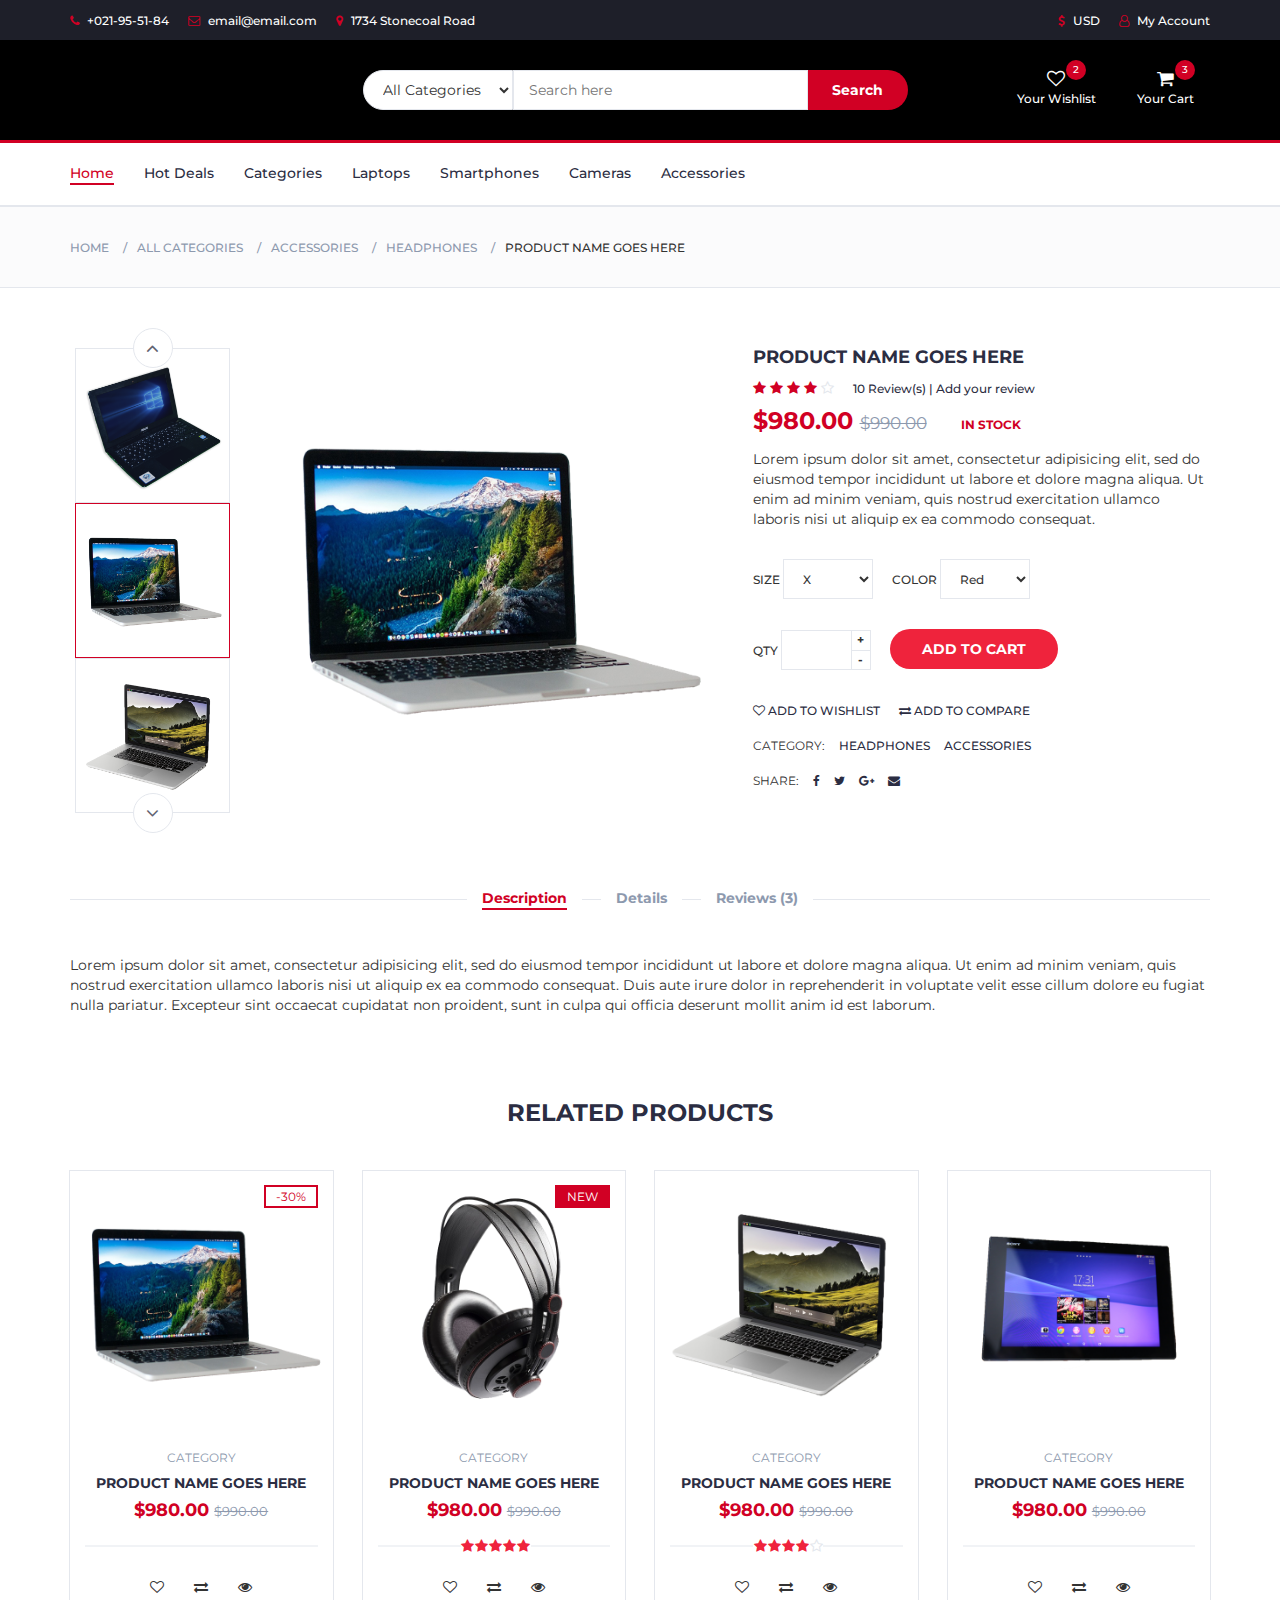
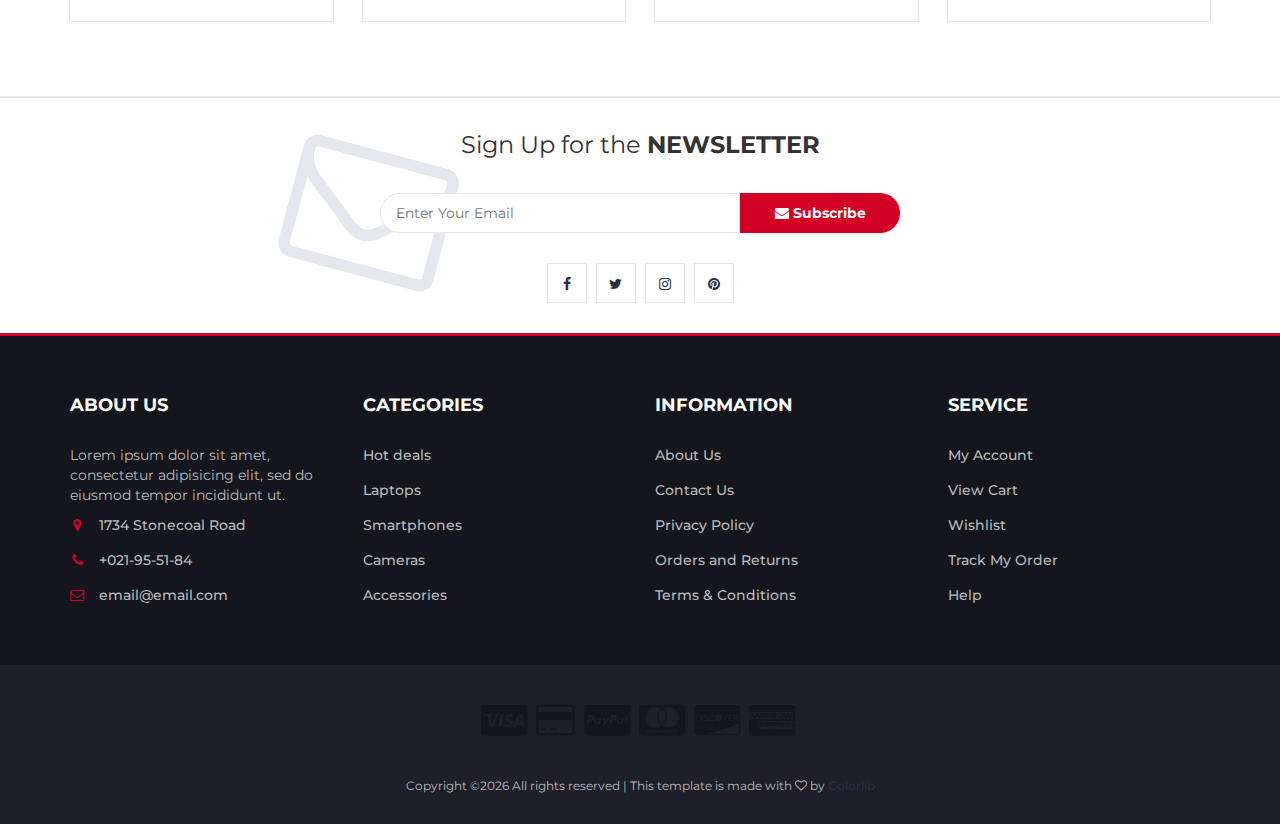
==== product.html @ 3ef17780 "Primer Commit" ====
<!DOCTYPE html>
<html lang="en">
	<head>
		<meta charset="utf-8">
		<meta http-equiv="X-UA-Compatible" content="IE=edge">
		<meta name="viewport" content="width=device-width, initial-scale=1">
		 <!-- The above 3 meta tags *must* come first in the head; any other head content must come *after* these tags -->

		<title>Electro - HTML Ecommerce Template</title>

 		<!-- Google font -->
 		<link href="https://fonts.googleapis.com/css?family=Montserrat:400,500,700" rel="stylesheet">

 		<!-- Bootstrap -->
 		<link type="text/css" rel="stylesheet" href="css/bootstrap.min.css"/>

 		<!-- Slick -->
 		<link type="text/css" rel="stylesheet" href="css/slick.css"/>
 		<link type="text/css" rel="stylesheet" href="css/slick-theme.css"/>

 		<!-- nouislider -->
 		<link type="text/css" rel="stylesheet" href="css/nouislider.min.css"/>

 		<!-- Font Awesome Icon -->
 		<link rel="stylesheet" href="css/font-awesome.min.css">

 		<!-- Custom stlylesheet -->
 		<link type="text/css" rel="stylesheet" href="css/style.css"/>

		<!-- HTML5 shim and Respond.js for IE8 support of HTML5 elements and media queries -->
		<!-- WARNING: Respond.js doesn't work if you view the page via file:// -->
		<!--[if lt IE 9]>
		  <script src="https://oss.maxcdn.com/html5shiv/3.7.3/html5shiv.min.js"></script>
		  <script src="https://oss.maxcdn.com/respond/1.4.2/respond.min.js"></script>
		<![endif]-->

    </head>
	<body>
		<!-- HEADER -->
		<header>
			<!-- TOP HEADER -->
			<div id="top-header">
				<div class="container">
					<ul class="header-links pull-left">
						<li><a href="#"><i class="fa fa-phone"></i> +021-95-51-84</a></li>
						<li><a href="#"><i class="fa fa-envelope-o"></i> email@email.com</a></li>
						<li><a href="#"><i class="fa fa-map-marker"></i> 1734 Stonecoal Road</a></li>
					</ul>
					<ul class="header-links pull-right">
						<li><a href="#"><i class="fa fa-dollar"></i> USD</a></li>
						<li><a href="#"><i class="fa fa-user-o"></i> My Account</a></li>
					</ul>
				</div>
			</div>
			<!-- /TOP HEADER -->

			<!-- MAIN HEADER -->
			<div id="header">
				<!-- container -->
				<div class="container">
					<!-- row -->
					<div class="row">
						<!-- LOGO -->
						<div class="col-md-3">
							<div class="header-logo">
								<a href="#" class="logo">
									<img src="./img/logo.png" alt="">
								</a>
							</div>
						</div>
						<!-- /LOGO -->

						<!-- SEARCH BAR -->
						<div class="col-md-6">
							<div class="header-search">
								<form>
									<select class="input-select">
										<option value="0">All Categories</option>
										<option value="1">Category 01</option>
										<option value="1">Category 02</option>
									</select>
									<input class="input" placeholder="Search here">
									<button class="search-btn">Search</button>
								</form>
							</div>
						</div>
						<!-- /SEARCH BAR -->

						<!-- ACCOUNT -->
						<div class="col-md-3 clearfix">
							<div class="header-ctn">
								<!-- Wishlist -->
								<div>
									<a href="#">
										<i class="fa fa-heart-o"></i>
										<span>Your Wishlist</span>
										<div class="qty">2</div>
									</a>
								</div>
								<!-- /Wishlist -->

								<!-- Cart -->
								<div class="dropdown">
									<a class="dropdown-toggle" data-toggle="dropdown" aria-expanded="true">
										<i class="fa fa-shopping-cart"></i>
										<span>Your Cart</span>
										<div class="qty">3</div>
									</a>
									<div class="cart-dropdown">
										<div class="cart-list">
											<div class="product-widget">
												<div class="product-img">
													<img src="./img/product01.png" alt="">
												</div>
												<div class="product-body">
													<h3 class="product-name"><a href="#">product name goes here</a></h3>
													<h4 class="product-price"><span class="qty">1x</span>$980.00</h4>
												</div>
												<button class="delete"><i class="fa fa-close"></i></button>
											</div>

											<div class="product-widget">
												<div class="product-img">
													<img src="./img/product02.png" alt="">
												</div>
												<div class="product-body">
													<h3 class="product-name"><a href="#">product name goes here</a></h3>
													<h4 class="product-price"><span class="qty">2x</span>$980.00</h4>
												</div>
												<button class="delete"><i class="fa fa-close"></i></button>
											</div>
										</div>
										<div class="cart-summary">
											<small>3 Item(s) selected</small>
											<h5>SUBTOTAL: $2940.00</h5>
										</div>
										<div class="cart-btns">
											<a href="#">View Cart</a>
											<a href="#">Checkout  <i class="fa fa-arrow-circle-right"></i></a>
										</div>
									</div>
								</div>
								<!-- /Cart -->

								<!-- Menu Toogle -->
								<div class="menu-toggle">
									<a href="#">
										<i class="fa fa-bars"></i>
										<span>Menu</span>
									</a>
								</div>
								<!-- /Menu Toogle -->
							</div>
						</div>
						<!-- /ACCOUNT -->
					</div>
					<!-- row -->
				</div>
				<!-- container -->
			</div>
			<!-- /MAIN HEADER -->
		</header>
		<!-- /HEADER -->

		<!-- NAVIGATION -->
		<nav id="navigation">
			<!-- container -->
			<div class="container">
				<!-- responsive-nav -->
				<div id="responsive-nav">
					<!-- NAV -->
					<ul class="main-nav nav navbar-nav">
						<li class="active"><a href="#">Home</a></li>
						<li><a href="#">Hot Deals</a></li>
						<li><a href="#">Categories</a></li>
						<li><a href="#">Laptops</a></li>
						<li><a href="#">Smartphones</a></li>
						<li><a href="#">Cameras</a></li>
						<li><a href="#">Accessories</a></li>
					</ul>
					<!-- /NAV -->
				</div>
				<!-- /responsive-nav -->
			</div>
			<!-- /container -->
		</nav>
		<!-- /NAVIGATION -->

		<!-- BREADCRUMB -->
		<div id="breadcrumb" class="section">
			<!-- container -->
			<div class="container">
				<!-- row -->
				<div class="row">
					<div class="col-md-12">
						<ul class="breadcrumb-tree">
							<li><a href="#">Home</a></li>
							<li><a href="#">All Categories</a></li>
							<li><a href="#">Accessories</a></li>
							<li><a href="#">Headphones</a></li>
							<li class="active">Product name goes here</li>
						</ul>
					</div>
				</div>
				<!-- /row -->
			</div>
			<!-- /container -->
		</div>
		<!-- /BREADCRUMB -->

		<!-- SECTION -->
		<div class="section">
			<!-- container -->
			<div class="container">
				<!-- row -->
				<div class="row">
					<!-- Product main img -->
					<div class="col-md-5 col-md-push-2">
						<div id="product-main-img">
							<div class="product-preview">
								<img src="./img/product01.png" alt="">
							</div>

							<div class="product-preview">
								<img src="./img/product03.png" alt="">
							</div>

							<div class="product-preview">
								<img src="./img/product06.png" alt="">
							</div>

							<div class="product-preview">
								<img src="./img/product08.png" alt="">
							</div>
						</div>
					</div>
					<!-- /Product main img -->

					<!-- Product thumb imgs -->
					<div class="col-md-2  col-md-pull-5">
						<div id="product-imgs">
							<div class="product-preview">
								<img src="./img/product01.png" alt="">
							</div>

							<div class="product-preview">
								<img src="./img/product03.png" alt="">
							</div>

							<div class="product-preview">
								<img src="./img/product06.png" alt="">
							</div>

							<div class="product-preview">
								<img src="./img/product08.png" alt="">
							</div>
						</div>
					</div>
					<!-- /Product thumb imgs -->

					<!-- Product details -->
					<div class="col-md-5">
						<div class="product-details">
							<h2 class="product-name">product name goes here</h2>
							<div>
								<div class="product-rating">
									<i class="fa fa-star"></i>
									<i class="fa fa-star"></i>
									<i class="fa fa-star"></i>
									<i class="fa fa-star"></i>
									<i class="fa fa-star-o"></i>
								</div>
								<a class="review-link" href="#">10 Review(s) | Add your review</a>
							</div>
							<div>
								<h3 class="product-price">$980.00 <del class="product-old-price">$990.00</del></h3>
								<span class="product-available">In Stock</span>
							</div>
							<p>Lorem ipsum dolor sit amet, consectetur adipisicing elit, sed do eiusmod tempor incididunt ut labore et dolore magna aliqua. Ut enim ad minim veniam, quis nostrud exercitation ullamco laboris nisi ut aliquip ex ea commodo consequat.</p>

							<div class="product-options">
								<label>
									Size
									<select class="input-select">
										<option value="0">X</option>
									</select>
								</label>
								<label>
									Color
									<select class="input-select">
										<option value="0">Red</option>
									</select>
								</label>
							</div>

							<div class="add-to-cart">
								<div class="qty-label">
									Qty
									<div class="input-number">
										<input type="number">
										<span class="qty-up">+</span>
										<span class="qty-down">-</span>
									</div>
								</div>
								<button class="add-to-cart-btn"><i class="fa fa-shopping-cart"></i> add to cart</button>
							</div>

							<ul class="product-btns">
								<li><a href="#"><i class="fa fa-heart-o"></i> add to wishlist</a></li>
								<li><a href="#"><i class="fa fa-exchange"></i> add to compare</a></li>
							</ul>

							<ul class="product-links">
								<li>Category:</li>
								<li><a href="#">Headphones</a></li>
								<li><a href="#">Accessories</a></li>
							</ul>

							<ul class="product-links">
								<li>Share:</li>
								<li><a href="#"><i class="fa fa-facebook"></i></a></li>
								<li><a href="#"><i class="fa fa-twitter"></i></a></li>
								<li><a href="#"><i class="fa fa-google-plus"></i></a></li>
								<li><a href="#"><i class="fa fa-envelope"></i></a></li>
							</ul>

						</div>
					</div>
					<!-- /Product details -->

					<!-- Product tab -->
					<div class="col-md-12">
						<div id="product-tab">
							<!-- product tab nav -->
							<ul class="tab-nav">
								<li class="active"><a data-toggle="tab" href="#tab1">Description</a></li>
								<li><a data-toggle="tab" href="#tab2">Details</a></li>
								<li><a data-toggle="tab" href="#tab3">Reviews (3)</a></li>
							</ul>
							<!-- /product tab nav -->

							<!-- product tab content -->
							<div class="tab-content">
								<!-- tab1  -->
								<div id="tab1" class="tab-pane fade in active">
									<div class="row">
										<div class="col-md-12">
											<p>Lorem ipsum dolor sit amet, consectetur adipisicing elit, sed do eiusmod tempor incididunt ut labore et dolore magna aliqua. Ut enim ad minim veniam, quis nostrud exercitation ullamco laboris nisi ut aliquip ex ea commodo consequat. Duis aute irure dolor in reprehenderit in voluptate velit esse cillum dolore eu fugiat nulla pariatur. Excepteur sint occaecat cupidatat non proident, sunt in culpa qui officia deserunt mollit anim id est laborum.</p>
										</div>
									</div>
								</div>
								<!-- /tab1  -->

								<!-- tab2  -->
								<div id="tab2" class="tab-pane fade in">
									<div class="row">
										<div class="col-md-12">
											<p>Lorem ipsum dolor sit amet, consectetur adipisicing elit, sed do eiusmod tempor incididunt ut labore et dolore magna aliqua. Ut enim ad minim veniam, quis nostrud exercitation ullamco laboris nisi ut aliquip ex ea commodo consequat. Duis aute irure dolor in reprehenderit in voluptate velit esse cillum dolore eu fugiat nulla pariatur. Excepteur sint occaecat cupidatat non proident, sunt in culpa qui officia deserunt mollit anim id est laborum.</p>
										</div>
									</div>
								</div>
								<!-- /tab2  -->

								<!-- tab3  -->
								<div id="tab3" class="tab-pane fade in">
									<div class="row">
										<!-- Rating -->
										<div class="col-md-3">
											<div id="rating">
												<div class="rating-avg">
													<span>4.5</span>
													<div class="rating-stars">
														<i class="fa fa-star"></i>
														<i class="fa fa-star"></i>
														<i class="fa fa-star"></i>
														<i class="fa fa-star"></i>
														<i class="fa fa-star-o"></i>
													</div>
												</div>
												<ul class="rating">
													<li>
														<div class="rating-stars">
															<i class="fa fa-star"></i>
															<i class="fa fa-star"></i>
															<i class="fa fa-star"></i>
															<i class="fa fa-star"></i>
															<i class="fa fa-star"></i>
														</div>
														<div class="rating-progress">
															<div style="width: 80%;"></div>
														</div>
														<span class="sum">3</span>
													</li>
													<li>
														<div class="rating-stars">
															<i class="fa fa-star"></i>
															<i class="fa fa-star"></i>
															<i class="fa fa-star"></i>
															<i class="fa fa-star"></i>
															<i class="fa fa-star-o"></i>
														</div>
														<div class="rating-progress">
															<div style="width: 60%;"></div>
														</div>
														<span class="sum">2</span>
													</li>
													<li>
														<div class="rating-stars">
															<i class="fa fa-star"></i>
															<i class="fa fa-star"></i>
															<i class="fa fa-star"></i>
															<i class="fa fa-star-o"></i>
															<i class="fa fa-star-o"></i>
														</div>
														<div class="rating-progress">
															<div></div>
														</div>
														<span class="sum">0</span>
													</li>
													<li>
														<div class="rating-stars">
															<i class="fa fa-star"></i>
															<i class="fa fa-star"></i>
															<i class="fa fa-star-o"></i>
															<i class="fa fa-star-o"></i>
															<i class="fa fa-star-o"></i>
														</div>
														<div class="rating-progress">
															<div></div>
														</div>
														<span class="sum">0</span>
													</li>
													<li>
														<div class="rating-stars">
															<i class="fa fa-star"></i>
															<i class="fa fa-star-o"></i>
															<i class="fa fa-star-o"></i>
															<i class="fa fa-star-o"></i>
															<i class="fa fa-star-o"></i>
														</div>
														<div class="rating-progress">
															<div></div>
														</div>
														<span class="sum">0</span>
													</li>
												</ul>
											</div>
										</div>
										<!-- /Rating -->

										<!-- Reviews -->
										<div class="col-md-6">
											<div id="reviews">
												<ul class="reviews">
													<li>
														<div class="review-heading">
															<h5 class="name">John</h5>
															<p class="date">27 DEC 2018, 8:0 PM</p>
															<div class="review-rating">
																<i class="fa fa-star"></i>
																<i class="fa fa-star"></i>
																<i class="fa fa-star"></i>
																<i class="fa fa-star"></i>
																<i class="fa fa-star-o empty"></i>
															</div>
														</div>
														<div class="review-body">
															<p>Lorem ipsum dolor sit amet, consectetur adipisicing elit, sed do eiusmod tempor incididunt ut labore et dolore magna aliqua</p>
														</div>
													</li>
													<li>
														<div class="review-heading">
															<h5 class="name">John</h5>
															<p class="date">27 DEC 2018, 8:0 PM</p>
															<div class="review-rating">
																<i class="fa fa-star"></i>
																<i class="fa fa-star"></i>
																<i class="fa fa-star"></i>
																<i class="fa fa-star"></i>
																<i class="fa fa-star-o empty"></i>
															</div>
														</div>
														<div class="review-body">
															<p>Lorem ipsum dolor sit amet, consectetur adipisicing elit, sed do eiusmod tempor incididunt ut labore et dolore magna aliqua</p>
														</div>
													</li>
													<li>
														<div class="review-heading">
															<h5 class="name">John</h5>
															<p class="date">27 DEC 2018, 8:0 PM</p>
															<div class="review-rating">
																<i class="fa fa-star"></i>
																<i class="fa fa-star"></i>
																<i class="fa fa-star"></i>
																<i class="fa fa-star"></i>
																<i class="fa fa-star-o empty"></i>
															</div>
														</div>
														<div class="review-body">
															<p>Lorem ipsum dolor sit amet, consectetur adipisicing elit, sed do eiusmod tempor incididunt ut labore et dolore magna aliqua</p>
														</div>
													</li>
												</ul>
												<ul class="reviews-pagination">
													<li class="active">1</li>
													<li><a href="#">2</a></li>
													<li><a href="#">3</a></li>
													<li><a href="#">4</a></li>
													<li><a href="#"><i class="fa fa-angle-right"></i></a></li>
												</ul>
											</div>
										</div>
										<!-- /Reviews -->

										<!-- Review Form -->
										<div class="col-md-3">
											<div id="review-form">
												<form class="review-form">
													<input class="input" type="text" placeholder="Your Name">
													<input class="input" type="email" placeholder="Your Email">
													<textarea class="input" placeholder="Your Review"></textarea>
													<div class="input-rating">
														<span>Your Rating: </span>
														<div class="stars">
															<input id="star5" name="rating" value="5" type="radio"><label for="star5"></label>
															<input id="star4" name="rating" value="4" type="radio"><label for="star4"></label>
															<input id="star3" name="rating" value="3" type="radio"><label for="star3"></label>
															<input id="star2" name="rating" value="2" type="radio"><label for="star2"></label>
															<input id="star1" name="rating" value="1" type="radio"><label for="star1"></label>
														</div>
													</div>
													<button class="primary-btn">Submit</button>
												</form>
											</div>
										</div>
										<!-- /Review Form -->
									</div>
								</div>
								<!-- /tab3  -->
							</div>
							<!-- /product tab content  -->
						</div>
					</div>
					<!-- /product tab -->
				</div>
				<!-- /row -->
			</div>
			<!-- /container -->
		</div>
		<!-- /SECTION -->

		<!-- Section -->
		<div class="section">
			<!-- container -->
			<div class="container">
				<!-- row -->
				<div class="row">

					<div class="col-md-12">
						<div class="section-title text-center">
							<h3 class="title">Related Products</h3>
						</div>
					</div>

					<!-- product -->
					<div class="col-md-3 col-xs-6">
						<div class="product">
							<div class="product-img">
								<img src="./img/product01.png" alt="">
								<div class="product-label">
									<span class="sale">-30%</span>
								</div>
							</div>
							<div class="product-body">
								<p class="product-category">Category</p>
								<h3 class="product-name"><a href="#">product name goes here</a></h3>
								<h4 class="product-price">$980.00 <del class="product-old-price">$990.00</del></h4>
								<div class="product-rating">
								</div>
								<div class="product-btns">
									<button class="add-to-wishlist"><i class="fa fa-heart-o"></i><span class="tooltipp">add to wishlist</span></button>
									<button class="add-to-compare"><i class="fa fa-exchange"></i><span class="tooltipp">add to compare</span></button>
									<button class="quick-view"><i class="fa fa-eye"></i><span class="tooltipp">quick view</span></button>
								</div>
							</div>
							<div class="add-to-cart">
								<button class="add-to-cart-btn"><i class="fa fa-shopping-cart"></i> add to cart</button>
							</div>
						</div>
					</div>
					<!-- /product -->

					<!-- product -->
					<div class="col-md-3 col-xs-6">
						<div class="product">
							<div class="product-img">
								<img src="./img/product02.png" alt="">
								<div class="product-label">
									<span class="new">NEW</span>
								</div>
							</div>
							<div class="product-body">
								<p class="product-category">Category</p>
								<h3 class="product-name"><a href="#">product name goes here</a></h3>
								<h4 class="product-price">$980.00 <del class="product-old-price">$990.00</del></h4>
								<div class="product-rating">
									<i class="fa fa-star"></i>
									<i class="fa fa-star"></i>
									<i class="fa fa-star"></i>
									<i class="fa fa-star"></i>
									<i class="fa fa-star"></i>
								</div>
								<div class="product-btns">
									<button class="add-to-wishlist"><i class="fa fa-heart-o"></i><span class="tooltipp">add to wishlist</span></button>
									<button class="add-to-compare"><i class="fa fa-exchange"></i><span class="tooltipp">add to compare</span></button>
									<button class="quick-view"><i class="fa fa-eye"></i><span class="tooltipp">quick view</span></button>
								</div>
							</div>
							<div class="add-to-cart">
								<button class="add-to-cart-btn"><i class="fa fa-shopping-cart"></i> add to cart</button>
							</div>
						</div>
					</div>
					<!-- /product -->

					<div class="clearfix visible-sm visible-xs"></div>

					<!-- product -->
					<div class="col-md-3 col-xs-6">
						<div class="product">
							<div class="product-img">
								<img src="./img/product03.png" alt="">
							</div>
							<div class="product-body">
								<p class="product-category">Category</p>
								<h3 class="product-name"><a href="#">product name goes here</a></h3>
								<h4 class="product-price">$980.00 <del class="product-old-price">$990.00</del></h4>
								<div class="product-rating">
									<i class="fa fa-star"></i>
									<i class="fa fa-star"></i>
									<i class="fa fa-star"></i>
									<i class="fa fa-star"></i>
									<i class="fa fa-star-o"></i>
								</div>
								<div class="product-btns">
									<button class="add-to-wishlist"><i class="fa fa-heart-o"></i><span class="tooltipp">add to wishlist</span></button>
									<button class="add-to-compare"><i class="fa fa-exchange"></i><span class="tooltipp">add to compare</span></button>
									<button class="quick-view"><i class="fa fa-eye"></i><span class="tooltipp">quick view</span></button>
								</div>
							</div>
							<div class="add-to-cart">
								<button class="add-to-cart-btn"><i class="fa fa-shopping-cart"></i> add to cart</button>
							</div>
						</div>
					</div>
					<!-- /product -->

					<!-- product -->
					<div class="col-md-3 col-xs-6">
						<div class="product">
							<div class="product-img">
								<img src="./img/product04.png" alt="">
							</div>
							<div class="product-body">
								<p class="product-category">Category</p>
								<h3 class="product-name"><a href="#">product name goes here</a></h3>
								<h4 class="product-price">$980.00 <del class="product-old-price">$990.00</del></h4>
								<div class="product-rating">
								</div>
								<div class="product-btns">
									<button class="add-to-wishlist"><i class="fa fa-heart-o"></i><span class="tooltipp">add to wishlist</span></button>
									<button class="add-to-compare"><i class="fa fa-exchange"></i><span class="tooltipp">add to compare</span></button>
									<button class="quick-view"><i class="fa fa-eye"></i><span class="tooltipp">quick view</span></button>
								</div>
							</div>
							<div class="add-to-cart">
								<button class="add-to-cart-btn"><i class="fa fa-shopping-cart"></i> add to cart</button>
							</div>
						</div>
					</div>
					<!-- /product -->

				</div>
				<!-- /row -->
			</div>
			<!-- /container -->
		</div>
		<!-- /Section -->

		<!-- NEWSLETTER -->
		<div id="newsletter" class="section">
			<!-- container -->
			<div class="container">
				<!-- row -->
				<div class="row">
					<div class="col-md-12">
						<div class="newsletter">
							<p>Sign Up for the <strong>NEWSLETTER</strong></p>
							<form>
								<input class="input" type="email" placeholder="Enter Your Email">
								<button class="newsletter-btn"><i class="fa fa-envelope"></i> Subscribe</button>
							</form>
							<ul class="newsletter-follow">
								<li>
									<a href="#"><i class="fa fa-facebook"></i></a>
								</li>
								<li>
									<a href="#"><i class="fa fa-twitter"></i></a>
								</li>
								<li>
									<a href="#"><i class="fa fa-instagram"></i></a>
								</li>
								<li>
									<a href="#"><i class="fa fa-pinterest"></i></a>
								</li>
							</ul>
						</div>
					</div>
				</div>
				<!-- /row -->
			</div>
			<!-- /container -->
		</div>
		<!-- /NEWSLETTER -->

		<!-- FOOTER -->
		<footer id="footer">
			<!-- top footer -->
			<div class="section">
				<!-- container -->
				<div class="container">
					<!-- row -->
					<div class="row">
						<div class="col-md-3 col-xs-6">
							<div class="footer">
								<h3 class="footer-title">About Us</h3>
								<p>Lorem ipsum dolor sit amet, consectetur adipisicing elit, sed do eiusmod tempor incididunt ut.</p>
								<ul class="footer-links">
									<li><a href="#"><i class="fa fa-map-marker"></i>1734 Stonecoal Road</a></li>
									<li><a href="#"><i class="fa fa-phone"></i>+021-95-51-84</a></li>
									<li><a href="#"><i class="fa fa-envelope-o"></i>email@email.com</a></li>
								</ul>
							</div>
						</div>

						<div class="col-md-3 col-xs-6">
							<div class="footer">
								<h3 class="footer-title">Categories</h3>
								<ul class="footer-links">
									<li><a href="#">Hot deals</a></li>
									<li><a href="#">Laptops</a></li>
									<li><a href="#">Smartphones</a></li>
									<li><a href="#">Cameras</a></li>
									<li><a href="#">Accessories</a></li>
								</ul>
							</div>
						</div>

						<div class="clearfix visible-xs"></div>

						<div class="col-md-3 col-xs-6">
							<div class="footer">
								<h3 class="footer-title">Information</h3>
								<ul class="footer-links">
									<li><a href="#">About Us</a></li>
									<li><a href="#">Contact Us</a></li>
									<li><a href="#">Privacy Policy</a></li>
									<li><a href="#">Orders and Returns</a></li>
									<li><a href="#">Terms & Conditions</a></li>
								</ul>
							</div>
						</div>

						<div class="col-md-3 col-xs-6">
							<div class="footer">
								<h3 class="footer-title">Service</h3>
								<ul class="footer-links">
									<li><a href="#">My Account</a></li>
									<li><a href="#">View Cart</a></li>
									<li><a href="#">Wishlist</a></li>
									<li><a href="#">Track My Order</a></li>
									<li><a href="#">Help</a></li>
								</ul>
							</div>
						</div>
					</div>
					<!-- /row -->
				</div>
				<!-- /container -->
			</div>
			<!-- /top footer -->

			<!-- bottom footer -->
			<div id="bottom-footer" class="section">
				<div class="container">
					<!-- row -->
					<div class="row">
						<div class="col-md-12 text-center">
							<ul class="footer-payments">
								<li><a href="#"><i class="fa fa-cc-visa"></i></a></li>
								<li><a href="#"><i class="fa fa-credit-card"></i></a></li>
								<li><a href="#"><i class="fa fa-cc-paypal"></i></a></li>
								<li><a href="#"><i class="fa fa-cc-mastercard"></i></a></li>
								<li><a href="#"><i class="fa fa-cc-discover"></i></a></li>
								<li><a href="#"><i class="fa fa-cc-amex"></i></a></li>
							</ul>
							<span class="copyright">
								<!-- Link back to Colorlib can't be removed. Template is licensed under CC BY 3.0. -->
								Copyright &copy;<script>document.write(new Date().getFullYear());</script> All rights reserved | This template is made with <i class="fa fa-heart-o" aria-hidden="true"></i> by <a href="https://colorlib.com" target="_blank">Colorlib</a>
							<!-- Link back to Colorlib can't be removed. Template is licensed under CC BY 3.0. -->
							</span>
						</div>
					</div>
						<!-- /row -->
				</div>
				<!-- /container -->
			</div>
			<!-- /bottom footer -->
		</footer>
		<!-- /FOOTER -->

		<!-- jQuery Plugins -->
		<script src="js/jquery.min.js"></script>
		<script src="js/bootstrap.min.js"></script>
		<script src="js/slick.min.js"></script>
		<script src="js/nouislider.min.js"></script>
		<script src="js/jquery.zoom.min.js"></script>
		<script src="js/main.js"></script>

	</body>
</html>
---- css/nouislider.min.css ----
/*! nouislider - 10.0.0 - 2017-05-28 14:52:48 */.noUi-target,.noUi-target *{-webkit-touch-callout:none;-webkit-tap-highlight-color:transparent;-webkit-user-select:none;-ms-touch-action:none;touch-action:none;-ms-user-select:none;-moz-user-select:none;user-select:none;-moz-box-sizing:border-box;box-sizing:border-box}.noUi-target{position:relative;direction:ltr}.noUi-base{width:100%;height:100%;position:relative;z-index:1}.noUi-connect{position:absolute;right:0;top:0;left:0;bottom:0}.noUi-origin{position:absolute;height:0;width:0}.noUi-handle{position:relative;z-index:1}.noUi-state-tap .noUi-connect,.noUi-state-tap .noUi-origin{-webkit-transition:top .3s,right .3s,bottom .3s,left .3s;transition:top .3s,right .3s,bottom .3s,left .3s}.noUi-state-drag *{cursor:inherit!important}.noUi-base,.noUi-handle{-webkit-transform:translate3d(0,0,0);transform:translate3d(0,0,0)}.noUi-horizontal{height:18px}.noUi-horizontal .noUi-handle{width:34px;height:28px;left:-17px;top:-6px}.noUi-vertical{width:18px}.noUi-vertical .noUi-handle{width:28px;height:34px;left:-6px;top:-17px}.noUi-target{background:#FAFAFA;border-radius:4px;border:1px solid #D3D3D3;box-shadow:inset 0 1px 1px #F0F0F0,0 3px 6px -5px #BBB}.noUi-connect{background:#3FB8AF;border-radius:4px;box-shadow:inset 0 0 3px rgba(51,51,51,.45);-webkit-transition:background 450ms;transition:background 450ms}.noUi-draggable{cursor:ew-resize}.noUi-vertical .noUi-draggable{cursor:ns-resize}.noUi-handle{border:1px solid #D9D9D9;border-radius:3px;background:#FFF;cursor:default;box-shadow:inset 0 0 1px #FFF,inset 0 1px 7px #EBEBEB,0 3px 6px -3px #BBB}.noUi-active{box-shadow:inset 0 0 1px #FFF,inset 0 1px 7px #DDD,0 3px 6px -3px #BBB}.noUi-handle:after,.noUi-handle:before{content:"";display:block;position:absolute;height:14px;width:1px;background:#E8E7E6;left:14px;top:6px}.noUi-handle:after{left:17px}.noUi-vertical .noUi-handle:after,.noUi-vertical .noUi-handle:before{width:14px;height:1px;left:6px;top:14px}.noUi-vertical .noUi-handle:after{top:17px}[disabled] .noUi-connect{background:#B8B8B8}[disabled] .noUi-handle,[disabled].noUi-handle,[disabled].noUi-target{cursor:not-allowed}.noUi-pips,.noUi-pips *{-moz-box-sizing:border-box;box-sizing:border-box}.noUi-pips{position:absolute;color:#999}.noUi-value{position:absolute;white-space:nowrap;text-align:center}.noUi-value-sub{color:#ccc;font-size:10px}.noUi-marker{position:absolute;background:#CCC}.noUi-marker-large,.noUi-marker-sub{background:#AAA}.noUi-pips-horizontal{padding:10px 0;height:80px;top:100%;left:0;width:100%}.noUi-value-horizontal{-webkit-transform:translate3d(-50%,50%,0);transform:translate3d(-50%,50%,0)}.noUi-marker-horizontal.noUi-marker{margin-left:-1px;width:2px;height:5px}.noUi-marker-horizontal.noUi-marker-sub{height:10px}.noUi-marker-horizontal.noUi-marker-large{height:15px}.noUi-pips-vertical{padding:0 10px;height:100%;top:0;left:100%}.noUi-value-vertical{-webkit-transform:translate3d(0,50%,0);transform:translate3d(0,50%,0);padding-left:25px}.noUi-marker-vertical.noUi-marker{width:5px;height:2px;margin-top:-1px}.noUi-marker-vertical.noUi-marker-sub{width:10px}.noUi-marker-vertical.noUi-marker-large{width:15px}.noUi-tooltip{display:block;position:absolute;border:1px solid #D9D9D9;border-radius:3px;background:#fff;color:#000;padding:5px;text-align:center;white-space:nowrap}.noUi-horizontal .noUi-tooltip{-webkit-transform:translate(-50%,0);transform:translate(-50%,0);left:50%;bottom:120%}.noUi-vertical .noUi-tooltip{-webkit-transform:translate(0,-50%);transform:translate(0,-50%);top:50%;right:120%}
---- css/style.css ----
/*

Colores:
	Body 		: #333
	Headers 	: #2B2D42
	Primary 	: #D10024
	Dark 		: #15161D ##1E1F29
	Grey 		: #E4E7ED #FBFBFC #8D99AE #B9BABC

Fonts: Montserrat

Tabla de Contenidos
------------------------------------
1 > GENERAL
------ Typography
------ Buttons
------ Inputs
------ Sections
------ Breadcrumb
2 > HEADER
------ Top header
------ Logo
------ Search
------ Cart
3 > NAVIGATION
------ Main nav
------ Responsive Nav
4 > CATEGORY SHOP
5 > HOT DEAL
6 > PRODUCT
------ Product
------ Widget product
------ Product slick
7 > STORE PAGE
------ Aside
------ Store
8 > PRODUCT DETAILS PAGE
------ Product view
------ Product details
------ Product tab
9 > CHECKOUT PAGE
10 > NEWSLETTER
11 > FOOTER
11 > SLICK STYLE
12 > RESPONSIVE
------------------------------------*/

/*=========================================================
	01 -> GENERAL
===========================================================*/

/*----------------------------*\
	Typography
\*----------------------------*/

body {
  font-family: 'Montserrat', sans-serif;
  font-weight: 400;
  color: #333;
}

h1, h2, h3, h4, h5, h6 {
  color: #2B2D42;
  font-weight: 700;
  margin: 0 0 10px;
}

a {
  color: #2B2D42;
  font-weight: 500;
  -webkit-transition: 0.2s color;
  transition: 0.2s color;
}

a:hover, a:focus {
  color: #D10024;
  text-decoration: none;
  outline: none;
}

ul, ol {
  margin: 0;
  padding: 0;
  list-style: none
}

/*----------------------------*\
	Buttons
\*----------------------------*/

.primary-btn {
  display: inline-block;
  padding: 12px 30px;
  background-color: #D10024;
  border: none;
  border-radius: 40px;
  color: #FFF;
  text-transform: uppercase;
  font-weight: 700;
  text-align: center;
  -webkit-transition: 0.2s all;
  transition: 0.2s all;
}

.primary-btn:hover, .primary-btn:focus {
  opacity: 0.9;
  color: #FFF;
}

/*----------------------------*\
	Inputs
\*----------------------------*/

/*-- Text input --*/

.input {
  height: 40px;
  padding: 0px 15px;
  border: 1px solid #E4E7ED;
  background-color: #FFF;
  width: 100%;
}

textarea.input {
  padding: 15px;
  min-height: 90px;
}

/*-- Number input --*/

.input-number {
  position: relative;
}

.input-number input[type="number"]::-webkit-inner-spin-button, .input-number input[type="number"]::-webkit-outer-spin-button {
  -webkit-appearance: none;
  margin: 0;
}

.input-number input[type="number"] {
  -moz-appearance: textfield;
  height: 40px;
  width: 100%;
  border: 1px solid #E4E7ED;
  background-color: #FFF;
  padding: 0px 35px 0px 15px;
}

.input-number .qty-up, .input-number .qty-down {
  position: absolute;
  display: block;
  width: 20px;
  height: 20px;
  border: 1px solid #E4E7ED;
  background-color: #FFF;
  text-align: center;
  font-weight: 700;
  cursor: pointer;
  -webkit-user-select: none;
  -moz-user-select: none;
  -ms-user-select: none;
  user-select: none;
}

.input-number .qty-up {
  right: 0;
  top: 0;
  border-bottom: 0px;
}

.input-number .qty-down {
  right: 0;
  bottom: 0;
}

.input-number .qty-up:hover, .input-number .qty-down:hover {
  background-color: #E4E7ED;
  color: #D10024;
}

/*-- Select input --*/

.input-select {
  padding: 0px 15px;
  background: #FFF;
  border: 1px solid #E4E7ED;
  height: 40px;
}

/*-- checkbox & radio input --*/

.input-radio, .input-checkbox {
  position: relative;
  display: block;
}

.input-radio input[type="radio"]:not(:checked), .input-radio input[type="radio"]:checked, .input-checkbox input[type="checkbox"]:not(:checked), .input-checkbox input[type="checkbox"]:checked {
  position: absolute;
  margin-left: -9999px;
  visibility: hidden;
}

.input-radio label, .input-checkbox label {
  font-weight: 500;
  min-height: 20px;
  padding-left: 20px;
  margin-bottom: 5px;
  cursor: pointer;
}

.input-radio input[type="radio"]+label span, .input-checkbox input[type="checkbox"]+label span {
  position: absolute;
  left: 0px;
  top: 4px;
  width: 14px;
  height: 14px;
  border: 2px solid #E4E7ED;
  background: #FFF;
}

.input-radio input[type="radio"]+label span {
  border-radius: 50%;
}

.input-radio input[type="radio"]+label span:after {
  content: "";
  position: absolute;
  left: 50%;
  top: 50%;
  -webkit-transform: translate(-50%, -50%) scale(0);
  -ms-transform: translate(-50%, -50%) scale(0);
  transform: translate(-50%, -50%) scale(0);
  background-color: #FFF;
  width: 4px;
  height: 4px;
  border-radius: 50%;
  opacity: 0;
  -webkit-transition: all 0.2s;
  transition: all 0.2s;
}

.input-checkbox input[type="checkbox"]+label span:after {
  content: '✔';
  position: absolute;
  top: -2px;
  left: 1px;
  font-size: 10px;
  color: #FFF;
  opacity: 0;
  -webkit-transform: scale(0);
  -ms-transform: scale(0);
  transform: scale(0);
  -webkit-transition: all 0.2s;
  transition: all 0.2s;
}

.input-radio input[type="radio"]:checked+label span, .input-checkbox input[type="checkbox"]:checked+label span {
  background-color: #D10024;
  border-color: #D10024;
}

.input-radio input[type="radio"]:checked+label span:after {
  opacity: 1;
  -webkit-transform: translate(-50%, -50%) scale(1);
  -ms-transform: translate(-50%, -50%) scale(1);
  transform: translate(-50%, -50%) scale(1);
}

.input-checkbox input[type="checkbox"]:checked+label span:after {
  opacity: 1;
  -webkit-transform: scale(1);
  -ms-transform: scale(1);
  transform: scale(1);
}

.input-radio .caption, .input-checkbox .caption {
  margin-top: 5px;
  max-height: 0;
  overflow: hidden;
  -webkit-transition: 0.3s max-height;
  transition: 0.3s max-height;
}

.input-radio input[type="radio"]:checked~.caption, .input-checkbox input[type="checkbox"]:checked~.caption {
  max-height: 800px;
}

/*----------------------------*\
	Section
\*----------------------------*/

.section {
  padding-top: 30px;
  padding-bottom: 30px;
}

.section-title {
  position: relative;
  margin-bottom: 30px;
  margin-top: 15px;
}

.section-title .title {
  display: inline-block;
  text-transform: uppercase;
  margin: 0px;
}

.section-title .section-nav {
  float: right;
}

.section-title .section-nav .section-tab-nav {
  display: inline-block;
}

.section-tab-nav li {
  display: inline-block;
  margin-right: 15px;
}

.section-tab-nav li:last-child {
  margin-right: 0px;
}

.section-tab-nav li a {
  font-weight: 700;
  color: #8D99AE;
}

.section-tab-nav li a:after {
  content: "";
  display: block;
  width: 0%;
  height: 2px;
  background-color: #D10024;
  -webkit-transition: 0.2s all;
  transition: 0.2s all;
}

.section-tab-nav li.active a {
  color: #D10024;
}

.section-tab-nav li a:hover:after, .section-tab-nav li a:focus:after, .section-tab-nav li.active a:after {
  width: 100%;
}

.section-title .section-nav .products-slick-nav {
  top: 0px;
  right: 0px;
}

/*----------------------------*\
	Breadcrumb
\*----------------------------*/

#breadcrumb {
  padding: 30px 0px;
  background: #FBFBFC;
  border-bottom: 1px solid #E4E7ED;
  margin-bottom: 30px;
}

#breadcrumb .breadcrumb-header {
  display: inline-block;
  margin-top: 0px;
  margin-bottom: 0px;
  margin-right: 15px;
  text-transform: uppercase;
}

#breadcrumb .breadcrumb-tree {
  display: inline-block;
}

#breadcrumb .breadcrumb-tree li {
  display: inline-block;
  font-size: 12px;
  font-weight: 500;
  text-transform: uppercase;
}

#breadcrumb .breadcrumb-tree li+li {
  margin-left: 10px;
}

#breadcrumb .breadcrumb-tree li+li:before {
  content: '/';
  display: inline-block;
  color: #8D99AE;
  margin-right: 10px;
}

#breadcrumb .breadcrumb-tree li a {
  color: #8D99AE;
}

#breadcrumb .breadcrumb-tree li a:hover {
  color: #D10024;
}

/*=========================================================
	02 -> HEADER
===========================================================*/

/*----------------------------*\
	Top header
\*----------------------------*/

#top-header {
  padding-top: 10px;
  padding-bottom: 10px;
  background-color: #1E1F29;
}

.header-links li {
  display: inline-block;
  margin-right: 15px;
  font-size: 12px;
}

.header-links li:last-child {
  margin-right: 0px;
}

.header-links li a {
  color: #FFF;
}

.header-links li a:hover {
  color: #D10024;
}

.header-links li i {
  color: #D10024;
  margin-right: 5px;
}

/*----------------------------*\
	Logo
\*----------------------------*/

#header {
  padding-top: 15px;
  padding-bottom: 15px;
  background-color: #000;
}

.header-logo {
  float: left;
  size: 169px 70px;
}

.header-logo .logo img {
  display: block;
  size: 169px 70px;
}

/*----------------------------*\
	Search
\*----------------------------*/

.header-search {
  padding: 15px 0px;
}

.header-search form {
  position: relative;
}

.header-search form .input-select {
  margin-right: -4px;
  border-radius: 40px 0px 0px 40px;
}

.header-search form .input {
  width: calc(100% - 260px);
  margin-right: -4px;
}

.header-search form .search-btn {
  height: 40px;
  width: 100px;
  background: #D10024;
  color: #FFF;
  font-weight: 700;
  border: none;
  border-radius: 0px 40px 40px 0px;
}

/*----------------------------*\
	Cart
\*----------------------------*/

.header-ctn {
  float: right;
  padding: 15px 0px;
}

.header-ctn>div {
  display: inline-block;
}

.header-ctn>div+div {
  margin-left: 15px;
}

.header-ctn>div>a {
  display: block;
  position: relative;
  width: 90px;
  text-align: center;
  color: #FFF;
}

.header-ctn>div>a>i {
  display: block;
  font-size: 18px;
}

.header-ctn>div>a>span {
  font-size: 12px;
}

.header-ctn>div>a>.qty {
  position: absolute;
  right: 15px;
  top: -10px;
  width: 20px;
  height: 20px;
  line-height: 20px;
  text-align: center;
  border-radius: 50%;
  font-size: 10px;
  color: #FFF;
  background-color: #D10024;
}

.header-ctn .menu-toggle {
  display: none;
}

.cart-dropdown {
  position: absolute;
  width: 300px;
  background: #FFF;
  padding: 15px;
  -webkit-box-shadow: 0px 0px 0px 2px #E4E7ED;
  box-shadow: 0px 0px 0px 2px #E4E7ED;
  z-index: 99;
  right: 0;
  opacity: 0;
  visibility: hidden;
}

.dropdown.open>.cart-dropdown {
  opacity: 1;
  visibility: visible;
}

.cart-dropdown .cart-list {
  max-height: 180px;
  overflow-y: scroll;
  margin-bottom: 15px;
}

.cart-dropdown .cart-list .product-widget {
  padding: 0px;
  -webkit-box-shadow: none;
  box-shadow: none;
}

.cart-dropdown .cart-list .product-widget:last-child {
  margin-bottom: 0px;
}

.cart-dropdown .cart-list .product-widget .product-img {
  left: 0px;
  top: 0px;
}

.cart-dropdown .cart-list .product-widget .product-body .product-price {
  color: #2B2D42;
}

.cart-dropdown .cart-btns {
  margin: 0px -17px -17px;
}

.cart-dropdown .cart-btns>a {
  display: inline-block;
  width: calc(50% - 0px);
  padding: 12px;
  background-color: #D10024;
  color: #FFF;
  text-align: center;
  font-weight: 700;
  -webkit-transition: 0.2s all;
  transition: 0.2s all;
}

.cart-dropdown .cart-btns>a:first-child {
  margin-right: -4px;
  background-color: #1e1f29;
}

.cart-dropdown .cart-btns>a:hover {
  opacity: 0.9;
}

.cart-dropdown .cart-summary {
  border-top: 1px solid #E4E7ED;
  padding-top: 15px;
  padding-bottom: 15px;
}

/*=========================================================
	03 -> Navigation
===========================================================*/

#navigation {
  background: #FFF;
  border-bottom: 2px solid #E4E7ED;
  border-top: 3px solid #D10024;
}

/*----------------------------*\
	Main nav
\*----------------------------*/

.main-nav>li+li {
  margin-left: 30px
}

.main-nav>li>a {
  padding: 20px 0px;
}

.main-nav>li>a:hover, .main-nav>li>a:focus, .main-nav>li.active>a {
  color: #D10024;
  background-color: transparent;
}

.main-nav>li>a:after {
  content: "";
  display: block;
  width: 0%;
  height: 2px;
  background-color: #D10024;
  -webkit-transition: 0.2s all;
  transition: 0.2s all;
}

.main-nav>li>a:hover:after, .main-nav>li>a:focus:after, .main-nav>li.active>a:after {
  width: 100%;
}

.header-ctn li.nav-toggle {
  display: none;
}

/*----------------------------*\
	responsive nav
\*----------------------------*/

@media only screen and (max-width: 991px) {
  .header-ctn .menu-toggle {
    display: inline-block;
  }
  #responsive-nav {
    position: fixed;
    left: 0;
    top: 0;
    background: #15161D;
    height: 100vh;
    max-width: 250px;
    width: 0%;
    overflow: hidden;
    z-index: 22;
    padding-top: 60px;
    -webkit-transform: translateX(-100%);
    -ms-transform: translateX(-100%);
    transform: translateX(-100%);
    -webkit-transition: 0.2s all;
    transition: 0.2s all;
  }
  #responsive-nav.active {
    -webkit-transform: translateX(0%);
    -ms-transform: translateX(0%);
    transform: translateX(0%);
    width: 100%;
  }
  .main-nav {
    margin: 0px;
    float: none;
  }
  .main-nav>li {
    display: block;
    float: none;
  }
  .main-nav>li+li {
    margin-left: 0px;
  }
  .main-nav>li>a {
    padding: 15px;
    color: #FFF;
  }
}

/*=========================================================
	04 -> CATEGORY SHOP
===========================================================*/

.shop {
  position: relative;
  overflow: hidden;
  margin: 15px 0px;
}

.shop:before {
  content: "";
  position: absolute;
  top: 0;
  bottom: 0;
  left: 0px;
  width: 60%;
  background: #D10024;
  opacity: 0.9;
  -webkit-transform: skewX(-45deg);
  -ms-transform: skewX(-45deg);
  transform: skewX(-45deg);
}

.shop:after {
  content: "";
  position: absolute;
  top: 0;
  bottom: 0;
  left: 1px;
  width: 100%;
  background: #D10024;
  opacity: 0.9;
  -webkit-transform: skewX(-45deg) translateX(-100%);
  -ms-transform: skewX(-45deg) translateX(-100%);
  transform: skewX(-45deg) translateX(-100%);
}

.shop .shop-img {
  position: relative;
  background-color: #E4E7ED;
  z-index: -1;
}

.shop .shop-img>img {
  width: 100%;
  -webkit-transition: 0.2s all;
  transition: 0.2s all;
}

.shop:hover .shop-img>img {
  -webkit-transform: scale(1.1);
  -ms-transform: scale(1.1);
  transform: scale(1.1);
}

.shop .shop-body {
  position: absolute;
  top: 0;
  width: 75%;
  padding: 30px;
  z-index: 10;
}

.shop .shop-body h3 {
  color: #FFF;
}

.shop .shop-body .cta-btn {
  color: #FFF;
  text-transform: uppercase;
}

/*=========================================================
	05 -> HOT DEAL
===========================================================*/

#hot-deal.section {
  padding: 60px 0px;
  margin: 30px 0px;
  background-color: #E4E7ED;
  background-image: url('../img/hotdeal.png');
  background-position: center;
  background-repeat: no-repeat;
}

.hot-deal {
  text-align: center;
}

.hot-deal .hot-deal-countdown {
  margin-bottom: 30px;
}

.hot-deal .hot-deal-countdown>li {
  position: relative;
  display: inline-block;
  width: 100px;
  height: 100px;
  background: #D10024e6;
  text-align: center;
  border-radius: 50%;
  margin: 0px 5px;
}

.hot-deal .hot-deal-countdown>li>div {
  position: absolute;
  left: 0;
  right: 0;
  top: 50%;
  -webkit-transform: translateY(-50%);
  -ms-transform: translateY(-50%);
  transform: translateY(-50%);
}

.hot-deal .hot-deal-countdown>li>div h3 {
  color: #FFF;
  margin-bottom: 0px;
}

.hot-deal .hot-deal-countdown>li>div span {
  display: block;
  font-size: 10px;
  text-transform: uppercase;
  color: #FFF;
}

.hot-deal p {
  text-transform: uppercase;
  font-size: 24px;
}

.hot-deal .cta-btn {
  margin-top: 15px;
}

/*=========================================================
	06 -> PRODUCT
===========================================================*/

/*----------------------------*\
	product
\*----------------------------*/

.product {
  position: relative;
  margin: 15px 0px;
  -webkit-box-shadow: 0px 0px 0px 0px #E4E7ED, 0px 0px 0px 1px #E4E7ED;
  box-shadow: 0px 0px 0px 0px #E4E7ED, 0px 0px 0px 1px #E4E7ED;
  -webkit-transition: 0.2s all;
  transition: 0.2s all;
}

.product:hover {
  -webkit-box-shadow: 0px 0px 6px 0px #E4E7ED, 0px 0px 0px 2px #D10024;
  box-shadow: 0px 0px 6px 0px #E4E7ED, 0px 0px 0px 2px #D10024;
}

.product .product-img {
  position: relative;
}

.product .product-img>img {
  width: 100%;
}

.product .product-img .product-label {
  position: absolute;
  top: 15px;
  right: 15px;
}

.product .product-img .product-label>span {
  border: 2px solid;
  padding: 2px 10px;
  font-size: 12px;
}

.product .product-img .product-label>span.sale {
  background-color: #FFF;
  border-color: #D10024;
  color: #D10024;
}

.product .product-img .product-label>span.new {
  background-color: #D10024;
  border-color: #D10024;
  color: #FFF;
}

.product .product-body {
  position: relative;
  padding: 15px;
  background-color: #FFF;
  text-align: center;
  z-index: 20;
}

.product .product-body .product-category {
  text-transform: uppercase;
  font-size: 12px;
  color: #8D99AE;
}

.product .product-body .product-name {
  text-transform: uppercase;
  font-size: 14px;
}

.product .product-body .product-name>a {
  font-weight: 700;
}

.product .product-body .product-name>a:hover, .product .product-body .product-name>a:focus {
  color: #D10024;
}

.product .product-body .product-price {
  color: #D10024;
  font-size: 18px;
}

.product .product-body .product-price .product-old-price {
  font-size: 70%;
  font-weight: 400;
  color: #8D99AE;
}

.product .product-body .product-rating {
  position: relative;
  margin: 15px 0px 10px;
  height: 20px;
}

.product .product-body .product-rating>i {
  position: relative;
  width: 14px;
  margin-right: -4px;
  background: #FFF;
  color: #E4E7ED;
  z-index: 10;
}

.product .product-body .product-rating>i.fa-star {
  color: #ef233c;
}

.product .product-body .product-rating:after {
  content: "";
  position: absolute;
  top: 50%;
  left: 0;
  right: 0;
  -webkit-transform: translateY(-50%);
  -ms-transform: translateY(-50%);
  transform: translateY(-50%);
  height: 1px;
  background-color: #E4E7ED;
}

.product .product-body .product-btns>button {
  position: relative;
  width: 40px;
  height: 40px;
  line-height: 40px;
  background: transparent;
  border: none;
  -webkit-transition: 0.2s all;
  transition: 0.2s all;
}

.product .product-body .product-btns>button:hover {
  background-color: #E4E7ED;
  color: #D10024;
  border-radius: 50%;
}

.product .product-body .product-btns>button .tooltipp {
  position: absolute;
  bottom: 100%;
  left: 50%;
  -webkit-transform: translate(-50%, -15px);
  -ms-transform: translate(-50%, -15px);
  transform: translate(-50%, -15px);
  width: 150px;
  padding: 10px;
  font-size: 12px;
  line-height: 10px;
  background: #1e1f29;
  color: #FFF;
  text-transform: uppercase;
  z-index: 10;
  opacity: 0;
  visibility: hidden;
  -webkit-transition: 0.2s all;
  transition: 0.2s all;
}

.product .product-body .product-btns>button:hover .tooltipp {
  opacity: 1;
  visibility: visible;
  -webkit-transform: translate(-50%, -5px);
  -ms-transform: translate(-50%, -5px);
  transform: translate(-50%, -5px);
}

.product .add-to-cart {
  position: absolute;
  left: 1px;
  right: 1px;
  bottom: 1px;
  padding: 15px;
  background: #1e1f29;
  text-align: center;
  -webkit-transform: translateY(0%);
  -ms-transform: translateY(0%);
  transform: translateY(0%);
  -webkit-transition: 0.2s all;
  transition: 0.2s all;
  z-index: 2;
}

.product:hover .add-to-cart {
  -webkit-transform: translateY(100%);
  -ms-transform: translateY(100%);
  transform: translateY(100%);
}

.product .add-to-cart .add-to-cart-btn {
  position: relative;
  border: 2px solid transparent;
  height: 40px;
  padding: 0 30px;
  background-color: #ef233c;
  color: #FFF;
  text-transform: uppercase;
  font-weight: 700;
  border-radius: 40px;
  -webkit-transition: 0.2s all;
  transition: 0.2s all;
}

.product .add-to-cart .add-to-cart-btn>i {
  position: absolute;
  left: 0;
  top: 0;
  width: 40px;
  height: 40px;
  line-height: 38px;
  color: #D10024;
  opacity: 0;
  visibility: hidden;
}

.product .add-to-cart .add-to-cart-btn:hover {
  background-color: #FFF;
  color: #D10024;
  border-color: #D10024;
  padding: 0px 30px 0px 50px;
}

.product .add-to-cart .add-to-cart-btn:hover>i {
  opacity: 1;
  visibility: visible;
}

/*----------------------------*\
	Widget product
\*----------------------------*/

.product-widget {
  position: relative;
}

.product-widget+.product-widget {
  margin: 30px 0px;
}

.product-widget .product-img {
  position: absolute;
  left: 0px;
  top: 0px;
  width: 60px;
}

.product-widget .product-img>img {
  width: 100%;
}

.product-widget .product-body {
  padding-left: 75px;
  min-height: 60px;
}

.product-widget .product-body .product-category {
  text-transform: uppercase;
  font-size: 10px;
  color: #8D99AE;
}

.product-widget .product-body .product-name {
  text-transform: uppercase;
  font-size: 12px;
}

.product-widget .product-body .product-name>a {
  font-weight: 700;
}

.product-widget .product-body .product-name>a:hover, .product-widget .product-body .product-name>a:focus {
  color: #D10024;
}

.product-widget .product-body .product-price {
  font-size: 14px;
  color: #D10024;
}

.product-widget .product-body .product-price .product-old-price {
  font-size: 70%;
  font-weight: 400;
  color: #8D99AE;
}

.product-widget .product-body .product-price .qty {
  font-weight: 400;
  margin-right: 10px;
}

.product-widget .delete {
  position: absolute;
  top: 0;
  left: 0;
  height: 14px;
  width: 14px;
  text-align: center;
  font-size: 10px;
  padding: 0;
  background: #1e1f29;
  border: none;
  color: #FFF;
}

/*----------------------------*\
	Products slick
\*----------------------------*/

.products-slick .slick-list {
  padding-bottom: 60px;
  margin-bottom: -60px;
  z-index: 2;
}

.products-slick .product.slick-slide {
  margin: 15px;
}

.products-tabs>.tab-pane {
  display: block;
  height: 0;
  opacity: 0;
  visibility: hidden;
  overflow-y: hidden;
  padding-bottom: 60px;
  margin-bottom: -60px;
}

.products-tabs>.tab-pane.active {
  opacity: 1;
  visibility: visible;
  height: auto;
}

.products-slick-nav {
  position: absolute;
  right: 15px;
  z-index: 10;
}

.products-slick-nav .slick-prev, .products-slick-nav .slick-next {
  position: static;
  -webkit-transform: none;
  -ms-transform: none;
  transform: none;
  width: 20px;
  height: 20px;
  display: inline-block !important;
  margin: 0px 2px;
}

.products-slick-nav .slick-prev:before, .products-slick-nav .slick-next:before {
  font-size: 14px;
}

/*=========================================================
	07 -> PRODUCTS PAGE
===========================================================*/

/*----------------------------*\
	Aside
\*----------------------------*/

.aside+.aside {
  margin-top: 30px;
}

.aside>.aside-title {
  text-transform: uppercase;
  font-size: 18px;
  margin: 15px 0px 30px;
}

/*-- checkbox Filter --*/

.checkbox-filter>div+div {
  margin-top: 10px;
}

.checkbox-filter .input-radio label, .checkbox-filter .input-checkbox label {
  font-size: 12px;
}

.checkbox-filter .input-radio label small, .checkbox-filter .input-checkbox label small {
  color: #8D99AE;
}

/*-- Price Filter --*/

#price-slider {
  margin-bottom: 15px;
}

.noUi-target {
  background-color: #FFF;
  -webkit-box-shadow: none;
  box-shadow: none;
  border: 1px solid #E4E7ED;
  border-radius: 0px;
}

.noUi-connect {
  background-color: #D10024;
}

.noUi-horizontal {
  height: 6px;
}

.noUi-horizontal .noUi-handle {
  width: 12px;
  height: 12px;
  left: -6px;
  top: -4px;
  border: none;
  background: #D10024;
  -webkit-box-shadow: none;
  box-shadow: none;
  border-radius: 50%;
}

.noUi-handle:before, .noUi-handle:after {
  display: none;
}

.price-filter .input-number {
  display: inline-block;
  width: calc(50% - 7px);
}

/*----------------------------*\
	Store
\*----------------------------*/

.store-filter {
  margin-bottom: 15px;
  margin-top: 15px;
}

/*-- Store Sort --*/

.store-sort {
  display: inline-block;
}

.store-sort label {
  font-weight: 500;
  font-size: 12px;
  text-transform: uppercase;
  margin-right: 15px;
}

/*-- Store Grid --*/

.store-grid {
  float: right;
}

.store-grid li {
  display: inline-block;
  width: 40px;
  height: 40px;
  line-height: 40px;
  background-color: #FFF;
  border: 1px solid #E4E7ED;
  text-align: center;
  -webkit-transition: 0.2s all;
  transition: 0.2s all;
}

.store-grid li+li {
  margin-left: 5px;
}

.store-grid li:hover {
  background-color: #E4E7ED;
  color: #D10024;
}

.store-grid li.active {
  background-color: #D10024;
  border-color: #D10024;
  color: #FFF;
  cursor: default;
}

.store-grid li a {
  display: block;
}

/*-- Store Pagination --*/

.store-pagination {
  float: right;
}

.store-pagination li {
  display: inline-block;
  width: 40px;
  height: 40px;
  line-height: 40px;
  text-align: center;
  background-color: #FFF;
  border: 1px solid #E4E7ED;
  -webkit-transition: 0.2s all;
  transition: 0.2s all;
}

.store-pagination li+li {
  margin-left: 5px;
}

.store-pagination li:hover {
  background-color: #E4E7ED;
  color: #D10024;
}

.store-pagination li.active {
  background-color: #D10024;
  border-color: #D10024;
  color: #FFF;
  font-weight: 500;
  cursor: default;
}

.store-pagination li a {
  display: block;
}

.store-qty {
  margin-right: 30px;
  font-weight: 500;
  text-transform: uppercase;
  font-size: 12px;
}

/*=========================================================
	08 -> PRODUCT DETAILS PAGE
===========================================================*/

/*----------------------------*\
	Product view
\*----------------------------*/

#product-main-img .slick-prev {
  -webkit-transform: translateX(-15px);
  -ms-transform: translateX(-15px);
  transform: translateX(-15px);
  left: 15px;
}

#product-main-img .slick-next {
  -webkit-transform: translateX(15px);
  -ms-transform: translateX(15px);
  transform: translateX(15px);
  right: 15px;
}

#product-main-img .slick-prev, #product-main-img .slick-next {
  opacity: 0;
  visibility: hidden;
  -webkit-transition: 0.2s all;
  transition: 0.2s all;
}

#product-main-img:hover .slick-prev, #product-main-img:hover .slick-next {
  -webkit-transform: translateX(0%);
  -ms-transform: translateX(0%);
  transform: translateX(0%);
  opacity: 1;
  visibility: visible;
}

#product-main-img .zoomImg {
  background-color: #FFF;
}

#product-imgs .product-preview {
  margin: 0px 5px;
  border: 1px solid #E4E7ED;
}

#product-imgs .product-preview.slick-current {
  border-color: #D10024;
}

#product-imgs .slick-prev {
  top: -20px;
  left: 50%;
  -webkit-transform: translateX(-50%);
  -ms-transform: translateX(-50%);
  transform: translateX(-50%);
}

#product-imgs .slick-next {
  top: calc(100% - 20px);
  left: 50%;
  -webkit-transform: translateX(-50%);
  -ms-transform: translateX(-50%);
  transform: translateX(-50%);
}

#product-imgs .slick-prev:before {
  content: "\f106";
}

#product-imgs .slick-next:before {
  content: "\f107";
}

.product-preview img {
  width: 100%;
}

/*----------------------------*\
	Product details
\*----------------------------*/

.product-details .product-name {
  text-transform: uppercase;
  font-size: 18px;
}

.product-details .product-rating {
  display: inline-block;
  margin-right: 15px;
}

.product-details .product-rating>i {
  color: #E4E7ED;
}

.product-details .product-rating>i.fa-star {
  color: #D10024;
}

.product-details .review-link {
  font-size: 12px;
}

.product-details .product-price {
  display: inline-block;
  font-size: 24px;
  margin-top: 10px;
  margin-bottom: 15px;
  color: #D10024;
}

.product-details .product-price .product-old-price {
  font-size: 70%;
  font-weight: 400;
  color: #8D99AE;
}

.product-details .product-available {
  font-size: 12px;
  text-transform: uppercase;
  font-weight: 700;
  margin-left: 30px;
  color: #D10024;
}

.product-details .product-options {
  margin-top: 30px;
  margin-bottom: 30px;
}

.product-details .product-options label {
  font-weight: 500;
  font-size: 12px;
  text-transform: uppercase;
  margin-right: 15px;
  margin-bottom: 0px;
}

.product-details .product-options .input-select {
  width: 90px;
}

.product-details .add-to-cart {
  margin-bottom: 30px;
}

.product-details .add-to-cart .add-to-cart-btn {
  position: relative;
  border: 2px solid transparent;
  height: 40px;
  padding: 0 30px;
  background-color: #ef233c;
  color: #FFF;
  text-transform: uppercase;
  font-weight: 700;
  border-radius: 40px;
  -webkit-transition: 0.2s all;
  transition: 0.2s all;
}

.product-details .add-to-cart .add-to-cart-btn>i {
  position: absolute;
  left: 0;
  top: 0;
  width: 40px;
  height: 40px;
  line-height: 38px;
  color: #D10024;
  opacity: 0;
  visibility: hidden;
}

.product-details .add-to-cart .add-to-cart-btn:hover {
  background-color: #FFF;
  color: #D10024;
  border-color: #D10024;
  padding: 0px 30px 0px 50px;
}

.product-details .add-to-cart .add-to-cart-btn:hover>i {
  opacity: 1;
  visibility: visible;
}

.product-details .add-to-cart .qty-label {
  display: inline-block;
  font-weight: 500;
  font-size: 12px;
  text-transform: uppercase;
  margin-right: 15px;
  margin-bottom: 0px;
}

.product-details .add-to-cart .qty-label .input-number {
  width: 90px;
  display: inline-block;
}

.product-details .product-btns li {
  display: inline-block;
  text-transform: uppercase;
  font-size: 12px;
}

.product-details .product-btns li+li {
  margin-left: 15px;
}

.product-details .product-links {
  margin-top: 15px;
}

.product-details .product-links li {
  display: inline-block;
  text-transform: uppercase;
  font-size: 12px;
}

.product-details .product-links li+li {
  margin-left: 10px;
}

/*----------------------------*\
	 Product tab
\*----------------------------*/

#product-tab {
  margin-top: 60px;
}

#product-tab .tab-nav {
  position: relative;
  text-align: center;
  padding: 15px 0px;
  margin-bottom: 30px;
}

#product-tab .tab-nav:after {
  content: "";
  position: absolute;
  left: 0;
  right: 0;
  top: 50%;
  height: 1px;
  background-color: #E4E7ED;
  z-index: -1;
}

#product-tab .tab-nav li {
  display: inline-block;
  background: #FFF;
  padding: 0px 15px;
}

#product-tab .tab-nav li+li {
  margin-left: 15px;
}

#product-tab .tab-nav li a {
  display: block;
  font-weight: 700;
  color: #8D99AE;
}

#product-tab .tab-nav li.active a {
  color: #D10024;
}

#product-tab .tab-nav li a:after {
  content: "";
  display: block;
  width: 0%;
  height: 2px;
  background-color: #D10024;
  -webkit-transition: 0.2s all;
  transition: 0.2s all;
}

#product-tab .tab-nav li a:hover:after, #product-tab .tab-nav li a:focus:after, #product-tab .tab-nav li.active a:after {
  width: 100%;
}

/*-- Rating --*/

.rating-avg {
  font-size: 24px;
  font-weight: 700;
  margin-bottom: 15px;
}

.rating-avg .rating-stars {
  margin-left: 10px;
}

.rating-avg .rating-stars, .rating .rating-stars {
  display: inline-block;
}

.rating-avg .rating-stars>i, .rating .rating-stars>i {
  color: #E4E7ED;
}

.rating-avg .rating-stars>i.fa-star, .rating .rating-stars>i.fa-star {
  color: #D10024;
}

.rating li {
  margin: 5px 0px;
}

.rating .rating-progress {
  position: relative;
  display: inline-block;
  height: 9px;
  background-color: #E4E7ED;
  width: 120px;
  margin: 0px 10px;
  border-radius: 5px;
}

.rating .rating-progress>div {
  background-color: #D10024;
  position: absolute;
  left: 0;
  top: 0;
  bottom: 0;
  border-radius: 5px;
}

.rating .sum {
  display: inline-block;
  font-size: 12px;
  color: #8D99AE;
}

/*-- Reviews --*/

.reviews li {
  position: relative;
  padding-left: 145px;
  margin-bottom: 30px;
}

.reviews .review-heading {
  position: absolute;
  width: 130px;
  left: 0;
  top: 0;
  height: 70px;
}

.reviews .review-body {
  min-height: 70px;
}

.reviews .review-heading .name {
  margin-bottom: 5px;
  margin-top: 0px;
}

.reviews .review-heading .date {
  color: #8D99AE;
  font-size: 10px;
  margin: 0;
}

.reviews .review-heading .review-rating {
  margin-top: 5px;
}

.reviews .review-heading .review-rating>i {
  color: #E4E7ED;
}

.reviews .review-heading .review-rating>i.fa-star {
  color: #D10024;
}

.reviews-pagination {
  text-align: center;
}

.reviews-pagination li {
  display: inline-block;
  width: 35px;
  height: 35px;
  line-height: 35px;
  text-align: center;
  background-color: #FFF;
  border: 1px solid #E4E7ED;
  -webkit-transition: 0.2s all;
  transition: 0.2s all;
}

.reviews-pagination li:hover {
  background-color: #E4E7ED;
  color: #D10024;
}

.reviews-pagination li.active {
  background-color: #D10024;
  border-color: #D10024;
  color: #FFF;
  cursor: default;
}

.reviews-pagination li a {
  display: block;
}

/*-- Review Form --*/

.review-form .input {
  margin-bottom: 15px;
}

.review-form .input-rating {
  margin-bottom: 15px;
}

.review-form .input-rating .stars {
  display: inline-block;
  vertical-align: top;
}

.review-form .input-rating .stars input[type="radio"] {
  display: none;
}

.review-form .input-rating .stars>label {
  float: right;
  cursor: pointer;
  padding: 0px 3px;
  margin: 0px;
}

.review-form .input-rating .stars>label:before {
  content: "\f006";
  font-family: FontAwesome;
  color: #E4E7ED;
  -webkit-transition: 0.2s all;
  transition: 0.2s all;
}

.review-form .input-rating .stars>label:hover:before, .review-form .input-rating .stars>label:hover~label:before {
  color: #D10024;
}

.review-form .input-rating .stars>input:checked label:before, .review-form .input-rating .stars>input:checked~label:before {
  content: "\f005";
  color: #D10024;
}

/*=========================================================
	09 -> CHECKOUT PAGE
===========================================================*/

.billing-details {
  margin-bottom: 30px;
}

.shiping-details {
  margin-bottom: 30px;
}

.order-details {
  position: relative;
  padding: 0px 30px 30px;
  border-right: 1px solid #E4E7ED;
  border-left: 1px solid #E4E7ED;
  border-bottom: 1px solid #E4E7ED;
}

.order-details:before {
  content: "";
  position: absolute;
  left: -1px;
  right: -1px;
  top: -15px;
  height: 30px;
  border-top: 1px solid #E4E7ED;
  border-left: 1px solid #E4E7ED;
  border-right: 1px solid #E4E7ED;
}

.order-summary {
  margin: 15px 0px;
}

.order-summary .order-col {
  display: table;
  width: 100%;
}

.order-summary .order-col:after {
  content: "";
  display: block;
  clear: both;
}

.order-summary .order-col>div {
  display: table-cell;
  padding: 10px 0px;
}

.order-summary .order-col>div:first-child {
  width: calc(100% - 150px);
}

.order-summary .order-col>div:last-child {
  width: 150px;
  text-align: right;
}

.order-summary .order-col .order-total {
  font-size: 24px;
  color: #D10024;
}

.order-details .payment-method {
  margin: 30px 0px;
}

.order-details .order-submit {
  display: block;
  margin-top: 30px;
}

/*=========================================================
	10 -> NEWSLETTER
===========================================================*/

#newsletter.section {
  border-top: 2px solid #E4E7ED;
  border-bottom: 3px solid #D10024;
  margin-top: 30px;
}

.newsletter {
  text-align: center;
}

.newsletter p {
  font-size: 24px;
}

.newsletter form {
  position: relative;
  max-width: 520px;
  margin: 30px auto;
}

.newsletter form:after {
  content: "\f003";
  font-family: FontAwesome;
  position: absolute;
  font-size: 160px;
  color: #E4E7ED;
  top: 15px;
  -webkit-transform: translateY(-50%) rotate(15deg);
  -ms-transform: translateY(-50%) rotate(15deg);
  transform: translateY(-50%) rotate(15deg);
  z-index: -1;
  left: -90px;
}

.newsletter form .input {
  width: calc(100% - 160px);
  margin-right: -4px;
  border-radius: 40px 0px 0px 40px;
}

.newsletter form .newsletter-btn {
  width: 160px;
  height: 40px;
  font-weight: 700;
  background: #D10024;
  color: #FFF;
  border: none;
  border-radius: 0px 40px 40px 0px;
}

.newsletter .newsletter-follow {
  text-align: center;
}

.newsletter .newsletter-follow li {
  display: inline-block;
  margin-right: 5px;
}

.newsletter .newsletter-follow li:last-child {
  margin-right: 0px;
}

.newsletter .newsletter-follow li a {
  position: relative;
  display: block;
  width: 40px;
  height: 40px;
  text-align: center;
  line-height: 40px;
  border: 1px solid #E4E7ED;
  background-color: #FFF;
  -webkit-transition: 0.2s all;
  transition: 0.2s all;
}

.newsletter .newsletter-follow li a:hover, .newsletter .newsletter-follow li a:focus {
  background-color: #E4E7ED;
  color: #D10024;
}

/*=========================================================
	11 -> FOOTER
===========================================================*/

#footer {
  background: #15161D;
  color: #B9BABC;
}

#bottom-footer {
  background: #1E1F29;
}

.footer {
  margin: 30px 0px;
}

.footer .footer-title {
  color: #FFF;
  text-transform: uppercase;
  font-size: 18px;
  margin: 0px 0px 30px;
}

.footer-links li+li {
  margin-top: 15px;
}

.footer-links li a {
  color: #B9BABC;
}

.footer-links li i {
  margin-right: 15px;
  color: #D10024;
  width: 14px;
  text-align: center;
}

.footer-links li a:hover {
  color: #D10024;
}

.copyright {
  margin-top: 30px;
  display: block;
  font-size: 12px;
}

.footer-payments li {
  display: inline-block;
  margin-right: 5px;
}

.footer-payments li a {
  color: #15161D;
  font-size: 36px;
  display: block;
}

/*=========================================================
	12 -> SLICK STYLE
===========================================================*/

/*----------------------------*\
	Arrows
\*----------------------------*/

.slick-prev, .slick-next {
  width: 40px;
  height: 40px;
  border: 1px solid #E4E7ED;
  background-color: #FFF;
  border-radius: 50%;
  z-index: 22;
  -webkit-transition: 0.2s all;
  transition: 0.2s all;
}

.slick-prev:hover, .slick-prev:focus, .slick-next:hover, .slick-next:focus {
  background-color: #D10024;
  border-color: #D10024;
}

.slick-prev:before, .slick-next:before {
  font-family: FontAwesome;
  color: #2B2D42;
}

.slick-prev:before {
  content: "\f104";
}

.slick-next:before {
  content: "\f105";
}

.slick-prev:hover:before, .slick-prev:focus:before, .slick-next:hover:before, .slick-next:focus:before {
  color: #FFF;
}

.slick-prev {
  left: -20px;
}

.slick-next {
  right: -20px;
}

/*----------------------------*\
	Dots
\*----------------------------*/

.slick-dots li, .slick-dots li button, .slick-dots li button:before {
  width: 10px;
  height: 10px;
}

.slick-dots li button:before {
  content: "";
  opacity: 1;
  background: #E4E7ED;
  border-radius: 50%;
}

.slick-dots li.slick-active button:before {
  background-color: #D10024;
}

.custom-dots .slick-dots {
  position: static;
  margin: 15px 0px;
}

/*=========================================================
	13 -> RESPONSIVE
===========================================================*/

@media only screen and (max-width: 1201px) {}

@media only screen and (max-width: 991px) {
  #top-header .header-links.pull-left {
    float: none !important;
  }
  #top-header .header-links.pull-right {
    float: none !important;
    margin-top: 5px;
  }
  .header-logo {
    float: none;
    text-align: center;
  }
  .header-logo .logo {
    display: inline-block;
  }
  #product-imgs {
    margin-bottom: 60px;
    margin-top: 15px;
  }
  #rating {
    text-align: center;
  }
  #reviews {
    margin-top: 30px;
    margin-bottom: 30px;
  }
}

@media only screen and (max-width: 767px) {
  .section-title .section-nav {
    float: none;
    margin-top: 10px;
  }
  .section-tab-nav li {
    margin-top: 10px;
  }
}

@media only screen and (max-width: 480px) {
  [class*='col-xs'] {
    width: 100%;
  }
  .store-grid {
    float: none;
    margin-top: 10px;
  }
  .store-pagination {
    float: none;
    margin-top: 10px;
  }
}
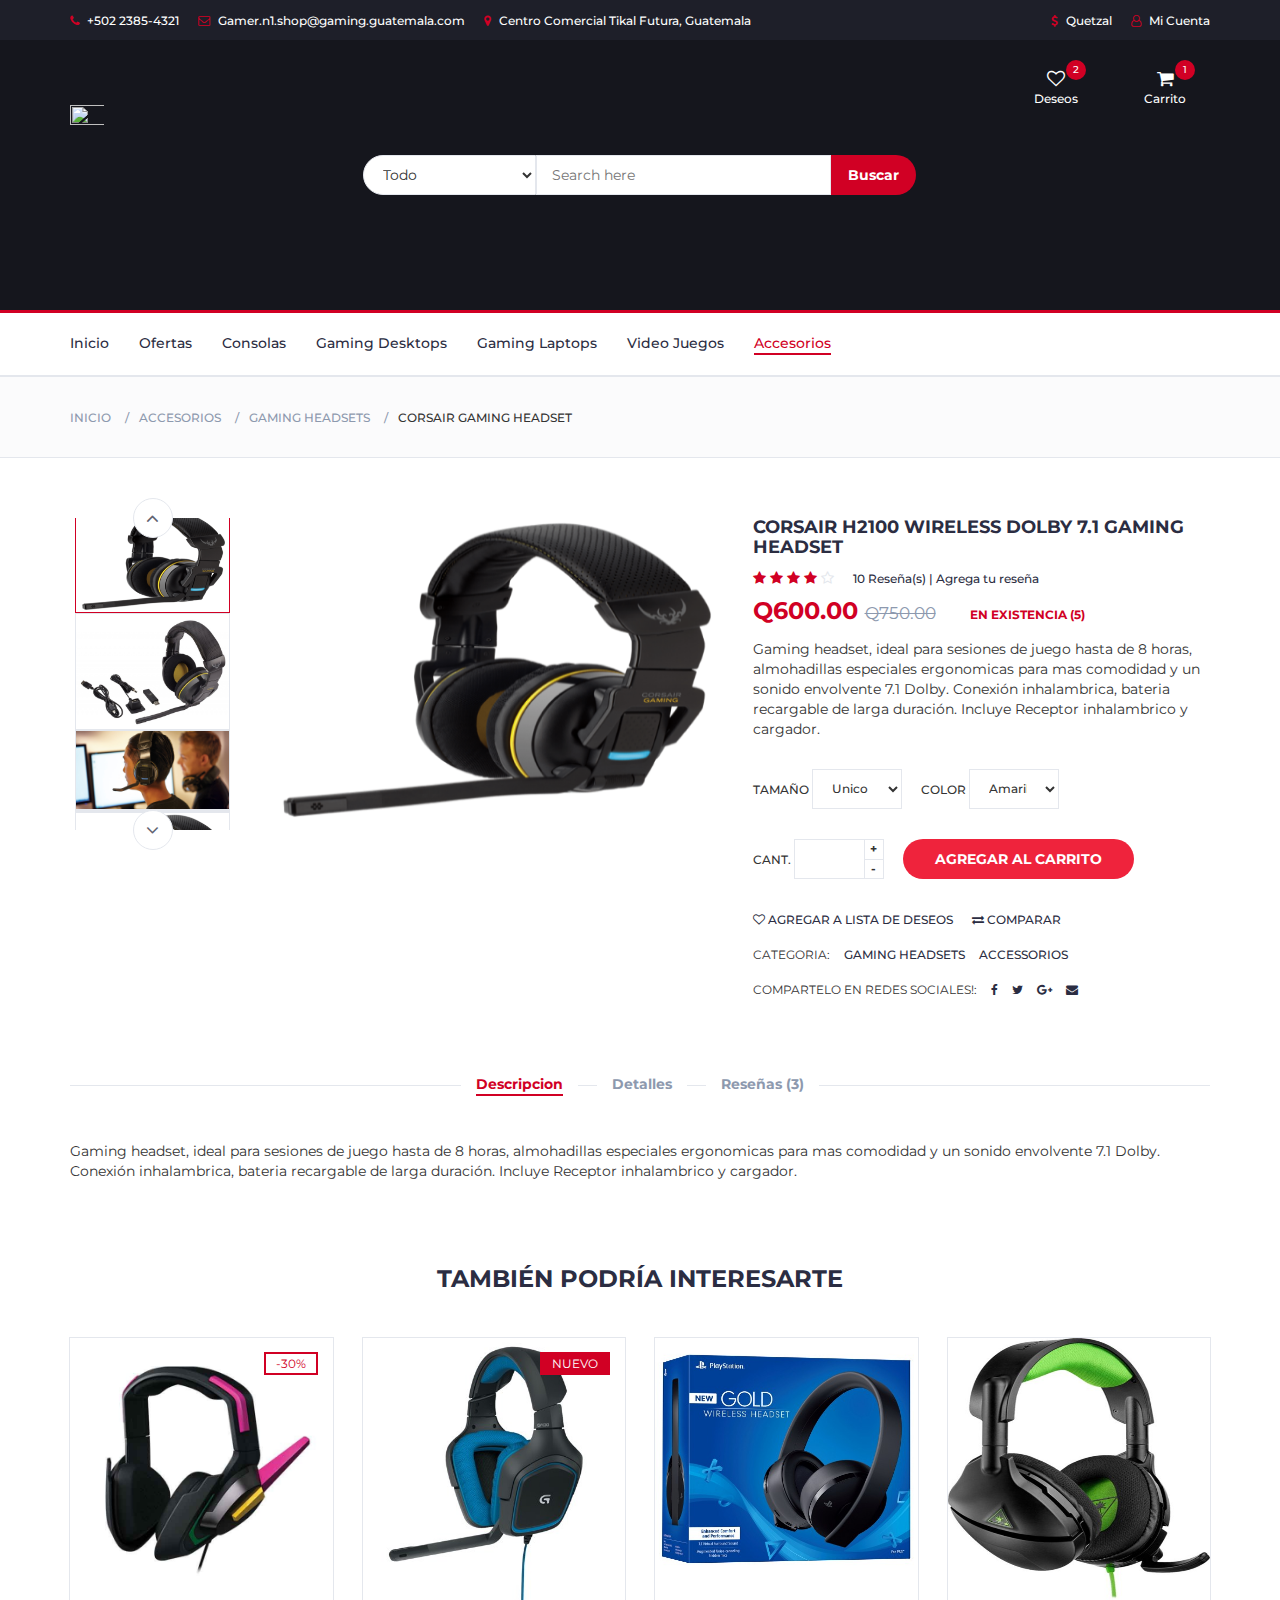
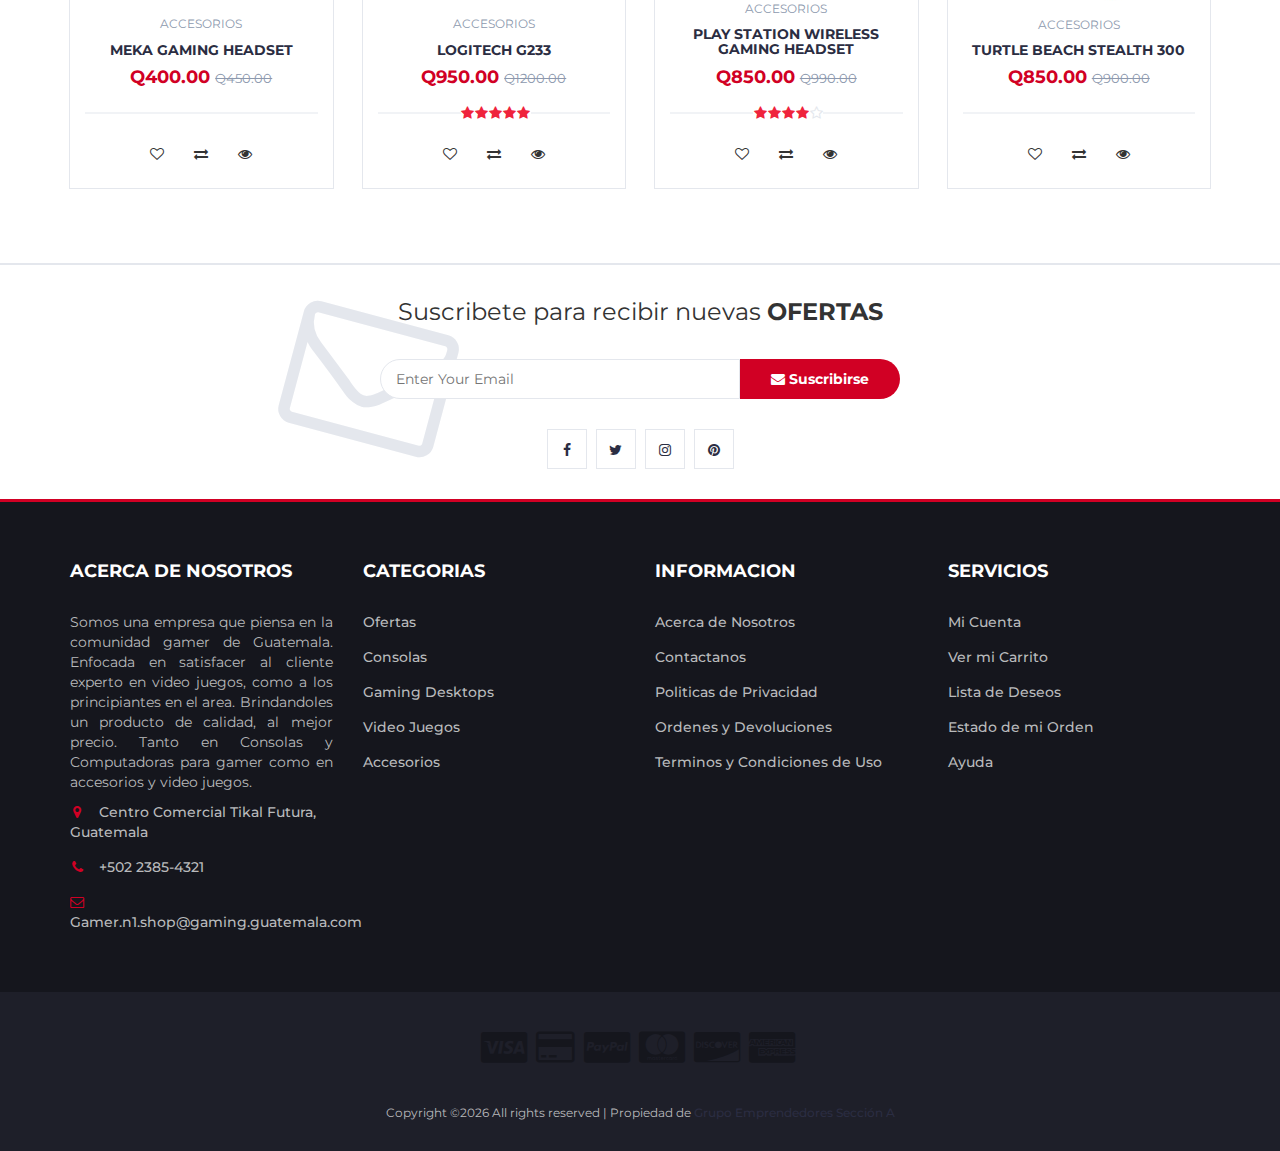
==== commit 7fb32e5c: "Algunos cambios de index subidos, y agregada la vista de product.html, donde se ven los detalles del" ====
--- a/product.html
+++ b/product.html
@@ -6,7 +6,7 @@
 		<meta name="viewport" content="width=device-width, initial-scale=1">
 		 <!-- The above 3 meta tags *must* come first in the head; any other head content must come *after* these tags -->
 
-		<title>Electro - HTML Ecommerce Template</title>
+		<title>GAMER N1 SHOP</title>
 
  		<!-- Google font -->
  		<link href="https://fonts.googleapis.com/css?family=Montserrat:400,500,700" rel="stylesheet">
@@ -42,13 +42,13 @@
 			<div id="top-header">
 				<div class="container">
 					<ul class="header-links pull-left">
-						<li><a href="#"><i class="fa fa-phone"></i> +021-95-51-84</a></li>
-						<li><a href="#"><i class="fa fa-envelope-o"></i> email@email.com</a></li>
-						<li><a href="#"><i class="fa fa-map-marker"></i> 1734 Stonecoal Road</a></li>
+						<li><a href="#"><i class="fa fa-phone"></i> +502 2385-4321</a></li>
+						<li><a href="#"><i class="fa fa-envelope-o"></i> Gamer.n1.shop@gaming.guatemala.com</a></li>
+						<li><a href="#"><i class="fa fa-map-marker"></i> Centro Comercial Tikal Futura, Guatemala</a></li>
 					</ul>
 					<ul class="header-links pull-right">
-						<li><a href="#"><i class="fa fa-dollar"></i> USD</a></li>
-						<li><a href="#"><i class="fa fa-user-o"></i> My Account</a></li>
+						<li><a href="#"><i class="fa fa-dollar"></i> Quetzal</a></li>
+						<li><a href="#"><i class="fa fa-user-o"></i> Mi Cuenta</a></li>
 					</ul>
 				</div>
 			</div>
@@ -75,12 +75,17 @@
 							<div class="header-search">
 								<form>
 									<select class="input-select">
-										<option value="0">All Categories</option>
-										<option value="1">Category 01</option>
-										<option value="1">Category 02</option>
+										<option value="0">Todo</option>
+										<option value="1">Desktop Gamer</option>
+										<option value="2">Laptops Gamer</option>
+										<option value="3">Juegos PC</option>
+										<option value="4">Consolas</option>
+										<option value="5">Juegos Xbox One</option>
+										<option value="6">Juegos PS4</option>
+										<option value="7">Accesorios</option>
 									</select>
 									<input class="input" placeholder="Search here">
-									<button class="search-btn">Search</button>
+									<button class="search-btn">Buscar</button>
 								</form>
 							</div>
 						</div>
@@ -93,7 +98,7 @@
 								<div>
 									<a href="#">
 										<i class="fa fa-heart-o"></i>
-										<span>Your Wishlist</span>
+										<span>Deseos</span>
 										<div class="qty">2</div>
 									</a>
 								</div>
@@ -103,40 +108,29 @@
 								<div class="dropdown">
 									<a class="dropdown-toggle" data-toggle="dropdown" aria-expanded="true">
 										<i class="fa fa-shopping-cart"></i>
-										<span>Your Cart</span>
-										<div class="qty">3</div>
+										<span>Carrito</span>
+										<div class="qty">1</div>
 									</a>
 									<div class="cart-dropdown">
 										<div class="cart-list">
 											<div class="product-widget">
 												<div class="product-img">
-													<img src="./img/product01.png" alt="">
+													<img src="./img/corsair-headset.png" alt="">
 												</div>
 												<div class="product-body">
-													<h3 class="product-name"><a href="#">product name goes here</a></h3>
-													<h4 class="product-price"><span class="qty">1x</span>$980.00</h4>
+													<h3 class="product-name"><a href="#">CORSAIR GAMING HEADSET</a></h3>
+													<h4 class="product-price"><span class="qty">1x</span>Q600.00</h4>
 												</div>
 												<button class="delete"><i class="fa fa-close"></i></button>
-											</div>
-
-											<div class="product-widget">
-												<div class="product-img">
-													<img src="./img/product02.png" alt="">
-												</div>
-												<div class="product-body">
-													<h3 class="product-name"><a href="#">product name goes here</a></h3>
-													<h4 class="product-price"><span class="qty">2x</span>$980.00</h4>
-												</div>
-												<button class="delete"><i class="fa fa-close"></i></button>
-											</div>
+											</div>											
 										</div>
 										<div class="cart-summary">
-											<small>3 Item(s) selected</small>
-											<h5>SUBTOTAL: $2940.00</h5>
+											<small>1 Item(s) seleccionado</small>
+											<h5>SUBTOTAL: Q600.00</h5>
 										</div>
 										<div class="cart-btns">
-											<a href="#">View Cart</a>
-											<a href="#">Checkout  <i class="fa fa-arrow-circle-right"></i></a>
+											<a href="#">Ver Carrito</a>
+											<a href="#">Ordenar <i class="fa fa-arrow-circle-right"></i></a>
 										</div>
 									</div>
 								</div>
@@ -170,13 +164,13 @@
 				<div id="responsive-nav">
 					<!-- NAV -->
 					<ul class="main-nav nav navbar-nav">
-						<li class="active"><a href="#">Home</a></li>
-						<li><a href="#">Hot Deals</a></li>
-						<li><a href="#">Categories</a></li>
-						<li><a href="#">Laptops</a></li>
-						<li><a href="#">Smartphones</a></li>
-						<li><a href="#">Cameras</a></li>
-						<li><a href="#">Accessories</a></li>
+						<li><a href="#">Inicio</a></li>
+						<li><a href="#">Ofertas</a></li>
+						<li><a href="#">Consolas</a></li>
+						<li><a href="#">Gaming Desktops</a></li>
+						<li><a href="#">Gaming Laptops</a></li>
+						<li><a href="#">Video Juegos</a></li>
+						<li class="active"><a href="#">Accesorios</a></li>
 					</ul>
 					<!-- /NAV -->
 				</div>
@@ -194,11 +188,10 @@
 				<div class="row">
 					<div class="col-md-12">
 						<ul class="breadcrumb-tree">
-							<li><a href="#">Home</a></li>
-							<li><a href="#">All Categories</a></li>
-							<li><a href="#">Accessories</a></li>
-							<li><a href="#">Headphones</a></li>
-							<li class="active">Product name goes here</li>
+							<li><a href="#">Inicio</a></li>
+							<li><a href="#">Accesorios</a></li>
+							<li><a href="#">Gaming Headsets</a></li>
+							<li class="active">CORSAIR GAMING HEADSET</li>
 						</ul>
 					</div>
 				</div>
@@ -218,19 +211,19 @@
 					<div class="col-md-5 col-md-push-2">
 						<div id="product-main-img">
 							<div class="product-preview">
-								<img src="./img/product01.png" alt="">
+								<img src="./img/corsair-headset.png" alt="">
 							</div>
 
 							<div class="product-preview">
-								<img src="./img/product03.png" alt="">
+								<img src="./img/corsair-headset2.png" alt="">
 							</div>
 
 							<div class="product-preview">
-								<img src="./img/product06.png" alt="">
+								<img src="./img/corsair-headset3.png" alt="">
 							</div>
 
 							<div class="product-preview">
-								<img src="./img/product08.png" alt="">
+								<img src="./img/corsair-headset4.png" alt="">
 							</div>
 						</div>
 					</div>
@@ -240,19 +233,19 @@
 					<div class="col-md-2  col-md-pull-5">
 						<div id="product-imgs">
 							<div class="product-preview">
-								<img src="./img/product01.png" alt="">
+								<img src="./img/corsair-headset.png" alt="">
 							</div>
 
 							<div class="product-preview">
-								<img src="./img/product03.png" alt="">
+								<img src="./img/corsair-headset2.png" alt="">
 							</div>
 
 							<div class="product-preview">
-								<img src="./img/product06.png" alt="">
+								<img src="./img/corsair-headset3.png" alt="">
 							</div>
 
 							<div class="product-preview">
-								<img src="./img/product08.png" alt="">
+								<img src="./img/pcorsair-headset4.png" alt="">
 							</div>
 						</div>
 					</div>
@@ -261,7 +254,7 @@
 					<!-- Product details -->
 					<div class="col-md-5">
 						<div class="product-details">
-							<h2 class="product-name">product name goes here</h2>
+							<h2 class="product-name">Corsair H2100 Wireless Dolby 7.1 Gaming Headset</h2>
 							<div>
 								<div class="product-rating">
 									<i class="fa fa-star"></i>
@@ -270,54 +263,55 @@
 									<i class="fa fa-star"></i>
 									<i class="fa fa-star-o"></i>
 								</div>
-								<a class="review-link" href="#">10 Review(s) | Add your review</a>
+								<a class="review-link" href="#">10 Reseña(s) | Agrega tu reseña</a>
 							</div>
 							<div>
-								<h3 class="product-price">$980.00 <del class="product-old-price">$990.00</del></h3>
-								<span class="product-available">In Stock</span>
-							</div>
-							<p>Lorem ipsum dolor sit amet, consectetur adipisicing elit, sed do eiusmod tempor incididunt ut labore et dolore magna aliqua. Ut enim ad minim veniam, quis nostrud exercitation ullamco laboris nisi ut aliquip ex ea commodo consequat.</p>
+								<h3 class="product-price">Q600.00 <del class="product-old-price">Q750.00</del></h3>
+								<span class="product-available">En Existencia (5)</span>
+							</div>
+							<p>Gaming headset, ideal para sesiones de juego hasta de 8 horas, almohadillas especiales ergonomicas para mas comodidad y un sonido envolvente
+								7.1 Dolby. Conexión inhalambrica, bateria recargable de larga duración. Incluye Receptor inhalambrico y cargador.</p>
 
 							<div class="product-options">
 								<label>
-									Size
+									Tamaño
 									<select class="input-select">
-										<option value="0">X</option>
+										<option value="0">Unico</option>
 									</select>
 								</label>
 								<label>
 									Color
 									<select class="input-select">
-										<option value="0">Red</option>
+										<option value="0">Amarillo c/ negro</option>
 									</select>
 								</label>
 							</div>
 
 							<div class="add-to-cart">
 								<div class="qty-label">
-									Qty
+									Cant.
 									<div class="input-number">
 										<input type="number">
 										<span class="qty-up">+</span>
 										<span class="qty-down">-</span>
 									</div>
 								</div>
-								<button class="add-to-cart-btn"><i class="fa fa-shopping-cart"></i> add to cart</button>
+								<button class="add-to-cart-btn"><i class="fa fa-shopping-cart"></i> Agregar al carrito</button>
 							</div>
 
 							<ul class="product-btns">
-								<li><a href="#"><i class="fa fa-heart-o"></i> add to wishlist</a></li>
-								<li><a href="#"><i class="fa fa-exchange"></i> add to compare</a></li>
+								<li><a href="#"><i class="fa fa-heart-o"></i> Agregar a lista de deseos</a></li>
+								<li><a href="#"><i class="fa fa-exchange"></i> Comparar</a></li>
 							</ul>
 
 							<ul class="product-links">
-								<li>Category:</li>
-								<li><a href="#">Headphones</a></li>
-								<li><a href="#">Accessories</a></li>
+								<li>Categoria:</li>
+								<li><a href="#">Gaming Headsets</a></li>
+								<li><a href="#">Accessorios</a></li>
 							</ul>
 
 							<ul class="product-links">
-								<li>Share:</li>
+								<li>Compartelo en redes sociales!:</li>
 								<li><a href="#"><i class="fa fa-facebook"></i></a></li>
 								<li><a href="#"><i class="fa fa-twitter"></i></a></li>
 								<li><a href="#"><i class="fa fa-google-plus"></i></a></li>
@@ -333,9 +327,9 @@
 						<div id="product-tab">
 							<!-- product tab nav -->
 							<ul class="tab-nav">
-								<li class="active"><a data-toggle="tab" href="#tab1">Description</a></li>
-								<li><a data-toggle="tab" href="#tab2">Details</a></li>
-								<li><a data-toggle="tab" href="#tab3">Reviews (3)</a></li>
+								<li class="active"><a data-toggle="tab" href="#tab1">Descripcion</a></li>
+								<li><a data-toggle="tab" href="#tab2">Detalles</a></li>
+								<li><a data-toggle="tab" href="#tab3">Reseñas (3)</a></li>
 							</ul>
 							<!-- /product tab nav -->
 
@@ -345,7 +339,8 @@
 								<div id="tab1" class="tab-pane fade in active">
 									<div class="row">
 										<div class="col-md-12">
-											<p>Lorem ipsum dolor sit amet, consectetur adipisicing elit, sed do eiusmod tempor incididunt ut labore et dolore magna aliqua. Ut enim ad minim veniam, quis nostrud exercitation ullamco laboris nisi ut aliquip ex ea commodo consequat. Duis aute irure dolor in reprehenderit in voluptate velit esse cillum dolore eu fugiat nulla pariatur. Excepteur sint occaecat cupidatat non proident, sunt in culpa qui officia deserunt mollit anim id est laborum.</p>
+											<p>Gaming headset, ideal para sesiones de juego hasta de 8 horas, almohadillas especiales ergonomicas para mas comodidad y un sonido envolvente
+								7.1 Dolby. Conexión inhalambrica, bateria recargable de larga duración. Incluye Receptor inhalambrico y cargador.</p>
 										</div>
 									</div>
 								</div>
@@ -355,7 +350,7 @@
 								<div id="tab2" class="tab-pane fade in">
 									<div class="row">
 										<div class="col-md-12">
-											<p>Lorem ipsum dolor sit amet, consectetur adipisicing elit, sed do eiusmod tempor incididunt ut labore et dolore magna aliqua. Ut enim ad minim veniam, quis nostrud exercitation ullamco laboris nisi ut aliquip ex ea commodo consequat. Duis aute irure dolor in reprehenderit in voluptate velit esse cillum dolore eu fugiat nulla pariatur. Excepteur sint occaecat cupidatat non proident, sunt in culpa qui officia deserunt mollit anim id est laborum.</p>
+											<p>You get 2.4GHz wireless freedom at up to 40 feet, and ten hours of uninterrupted gaming at a time.Genuine Dolby 7.1 surround gives you lethally accurate positional audio, and the 50mm neodymium drivers produce staggering bass, highs, and dynamic range.Marathon gaming sessions are easy with the microfiber-wrapped earpads, and you’ll be heard loud and clear with the unidirectional noise-cancelling microphone.</p>
 										</div>
 									</div>
 								</div>
@@ -454,8 +449,8 @@
 												<ul class="reviews">
 													<li>
 														<div class="review-heading">
-															<h5 class="name">John</h5>
-															<p class="date">27 DEC 2018, 8:0 PM</p>
+															<h5 class="name">NOE</h5>
+															<p class="date">15 FEB 2019, 8:0 PM</p>
 															<div class="review-rating">
 																<i class="fa fa-star"></i>
 																<i class="fa fa-star"></i>
@@ -465,13 +460,13 @@
 															</div>
 														</div>
 														<div class="review-body">
-															<p>Lorem ipsum dolor sit amet, consectetur adipisicing elit, sed do eiusmod tempor incididunt ut labore et dolore magna aliqua</p>
+															<p>Muy cómodos y muy buen sonido!!! Me encantan !</p>
 														</div>
 													</li>
 													<li>
 														<div class="review-heading">
-															<h5 class="name">John</h5>
-															<p class="date">27 DEC 2018, 8:0 PM</p>
+															<h5 class="name">Jonathan</h5>
+															<p class="date">05 FEB 2019, 3:0 PM</p>
 															<div class="review-rating">
 																<i class="fa fa-star"></i>
 																<i class="fa fa-star"></i>
@@ -481,13 +476,13 @@
 															</div>
 														</div>
 														<div class="review-body">
-															<p>Lorem ipsum dolor sit amet, consectetur adipisicing elit, sed do eiusmod tempor incididunt ut labore et dolore magna aliqua</p>
+															<p>Aquí los encontre al mejor precio ! Y son los originales ! Lo recomiendo. Excelente Sonido!</p>
 														</div>
 													</li>
 													<li>
 														<div class="review-heading">
-															<h5 class="name">John</h5>
-															<p class="date">27 DEC 2018, 8:0 PM</p>
+															<h5 class="name">Walter</h5>
+															<p class="date">28 ENE 2019, 11:0 AM</p>
 															<div class="review-rating">
 																<i class="fa fa-star"></i>
 																<i class="fa fa-star"></i>
@@ -497,7 +492,7 @@
 															</div>
 														</div>
 														<div class="review-body">
-															<p>Lorem ipsum dolor sit amet, consectetur adipisicing elit, sed do eiusmod tempor incididunt ut labore et dolore magna aliqua</p>
+															<p>Me encanta la calidad del microfono y la claridad con la que mis compañeros de equipo me escuchan!</p>
 														</div>
 													</li>
 												</ul>
@@ -520,7 +515,7 @@
 													<input class="input" type="email" placeholder="Your Email">
 													<textarea class="input" placeholder="Your Review"></textarea>
 													<div class="input-rating">
-														<span>Your Rating: </span>
+														<span>Calificación: </span>
 														<div class="stars">
 															<input id="star5" name="rating" value="5" type="radio"><label for="star5"></label>
 															<input id="star4" name="rating" value="4" type="radio"><label for="star4"></label>
@@ -529,7 +524,7 @@
 															<input id="star1" name="rating" value="1" type="radio"><label for="star1"></label>
 														</div>
 													</div>
-													<button class="primary-btn">Submit</button>
+													<button class="primary-btn">Enviar</button>
 												</form>
 											</div>
 										</div>
@@ -558,7 +553,7 @@
 
 					<div class="col-md-12">
 						<div class="section-title text-center">
-							<h3 class="title">Related Products</h3>
+							<h3 class="title">También podría interesarte</h3>
 						</div>
 					</div>
 
@@ -566,25 +561,25 @@
 					<div class="col-md-3 col-xs-6">
 						<div class="product">
 							<div class="product-img">
-								<img src="./img/product01.png" alt="">
+								<img src="./img/headset1.jpg" alt="">
 								<div class="product-label">
 									<span class="sale">-30%</span>
 								</div>
 							</div>
 							<div class="product-body">
-								<p class="product-category">Category</p>
-								<h3 class="product-name"><a href="#">product name goes here</a></h3>
-								<h4 class="product-price">$980.00 <del class="product-old-price">$990.00</del></h4>
+								<p class="product-category">Accesorios</p>
+								<h3 class="product-name"><a href="#">Meka Gaming Headset</a></h3>
+								<h4 class="product-price">Q400.00 <del class="product-old-price">Q450.00</del></h4>
 								<div class="product-rating">
 								</div>
 								<div class="product-btns">
-									<button class="add-to-wishlist"><i class="fa fa-heart-o"></i><span class="tooltipp">add to wishlist</span></button>
-									<button class="add-to-compare"><i class="fa fa-exchange"></i><span class="tooltipp">add to compare</span></button>
-									<button class="quick-view"><i class="fa fa-eye"></i><span class="tooltipp">quick view</span></button>
+									<button class="add-to-wishlist"><i class="fa fa-heart-o"></i><span class="tooltipp">Agregar a mi lista de deseos</span></button>
+									<button class="add-to-compare"><i class="fa fa-exchange"></i><span class="tooltipp">Argegar y Comparar</span></button>
+									<button class="quick-view"><i class="fa fa-eye"></i><span class="tooltipp">Vista Rapida</span></button>
 								</div>
 							</div>
 							<div class="add-to-cart">
-								<button class="add-to-cart-btn"><i class="fa fa-shopping-cart"></i> add to cart</button>
+								<button class="add-to-cart-btn"><i class="fa fa-shopping-cart"></i> Agregar al Carrito</button>
 							</div>
 						</div>
 					</div>
@@ -594,15 +589,15 @@
 					<div class="col-md-3 col-xs-6">
 						<div class="product">
 							<div class="product-img">
-								<img src="./img/product02.png" alt="">
+								<img src="./img/headset2.jpeg" alt="">
 								<div class="product-label">
-									<span class="new">NEW</span>
+									<span class="new">NUEVO</span>
 								</div>
 							</div>
 							<div class="product-body">
-								<p class="product-category">Category</p>
-								<h3 class="product-name"><a href="#">product name goes here</a></h3>
-								<h4 class="product-price">$980.00 <del class="product-old-price">$990.00</del></h4>
+								<p class="product-category">Accesorios</p>
+								<h3 class="product-name"><a href="#">Logitech G233</a></h3>
+								<h4 class="product-price">Q950.00 <del class="product-old-price">Q1200.00</del></h4>
 								<div class="product-rating">
 									<i class="fa fa-star"></i>
 									<i class="fa fa-star"></i>
@@ -611,13 +606,13 @@
 									<i class="fa fa-star"></i>
 								</div>
 								<div class="product-btns">
-									<button class="add-to-wishlist"><i class="fa fa-heart-o"></i><span class="tooltipp">add to wishlist</span></button>
-									<button class="add-to-compare"><i class="fa fa-exchange"></i><span class="tooltipp">add to compare</span></button>
-									<button class="quick-view"><i class="fa fa-eye"></i><span class="tooltipp">quick view</span></button>
+									<button class="add-to-wishlist"><i class="fa fa-heart-o"></i><span class="tooltipp">Agregar a mi lista de deseos</span></button>
+									<button class="add-to-compare"><i class="fa fa-exchange"></i><span class="tooltipp">Argegar y Comparar</span></button>
+									<button class="quick-view"><i class="fa fa-eye"></i><span class="tooltipp">Vista Rapida</span></button>
 								</div>
 							</div>
 							<div class="add-to-cart">
-								<button class="add-to-cart-btn"><i class="fa fa-shopping-cart"></i> add to cart</button>
+								<button class="add-to-cart-btn"><i class="fa fa-shopping-cart"></i> Agregar al Carrito</button>
 							</div>
 						</div>
 					</div>
@@ -629,12 +624,12 @@
 					<div class="col-md-3 col-xs-6">
 						<div class="product">
 							<div class="product-img">
-								<img src="./img/product03.png" alt="">
+								<img src="./img/headset3.jpg" height="247px" alt="">
 							</div>
 							<div class="product-body">
-								<p class="product-category">Category</p>
-								<h3 class="product-name"><a href="#">product name goes here</a></h3>
-								<h4 class="product-price">$980.00 <del class="product-old-price">$990.00</del></h4>
+								<p class="product-category">Accesorios</p>
+								<h3 class="product-name"><a href="#">Play Station Wireless Gaming Headset</a></h3>
+								<h4 class="product-price">Q850.00 <del class="product-old-price">Q990.00</del></h4>
 								<div class="product-rating">
 									<i class="fa fa-star"></i>
 									<i class="fa fa-star"></i>
@@ -643,13 +638,13 @@
 									<i class="fa fa-star-o"></i>
 								</div>
 								<div class="product-btns">
-									<button class="add-to-wishlist"><i class="fa fa-heart-o"></i><span class="tooltipp">add to wishlist</span></button>
-									<button class="add-to-compare"><i class="fa fa-exchange"></i><span class="tooltipp">add to compare</span></button>
-									<button class="quick-view"><i class="fa fa-eye"></i><span class="tooltipp">quick view</span></button>
+									<button class="add-to-wishlist"><i class="fa fa-heart-o"></i><span class="tooltipp">Agregar a mi lista de deseos</span></button>
+									<button class="add-to-compare"><i class="fa fa-exchange"></i><span class="tooltipp">Argegar y Comparar</span></button>
+									<button class="quick-view"><i class="fa fa-eye"></i><span class="tooltipp">Vista Rapida</span></button>
 								</div>
 							</div>
 							<div class="add-to-cart">
-								<button class="add-to-cart-btn"><i class="fa fa-shopping-cart"></i> add to cart</button>
+								<button class="add-to-cart-btn"><i class="fa fa-shopping-cart"></i> Agregar al Carrito</button>
 							</div>
 						</div>
 					</div>
@@ -659,22 +654,22 @@
 					<div class="col-md-3 col-xs-6">
 						<div class="product">
 							<div class="product-img">
-								<img src="./img/product04.png" alt="">
+								<img src="./img/headset4.jpg" height="263px" alt="">
 							</div>
 							<div class="product-body">
-								<p class="product-category">Category</p>
-								<h3 class="product-name"><a href="#">product name goes here</a></h3>
-								<h4 class="product-price">$980.00 <del class="product-old-price">$990.00</del></h4>
+								<p class="product-category">Accesorios</p>
+								<h3 class="product-name"><a href="#">Turtle Beach Stealth 300</a></h3>
+								<h4 class="product-price">Q850.00 <del class="product-old-price">Q900.00</del></h4>
 								<div class="product-rating">
 								</div>
 								<div class="product-btns">
-									<button class="add-to-wishlist"><i class="fa fa-heart-o"></i><span class="tooltipp">add to wishlist</span></button>
-									<button class="add-to-compare"><i class="fa fa-exchange"></i><span class="tooltipp">add to compare</span></button>
-									<button class="quick-view"><i class="fa fa-eye"></i><span class="tooltipp">quick view</span></button>
+									<button class="add-to-wishlist"><i class="fa fa-heart-o"></i><span class="tooltipp">Agregar a mi lista de deseos</span></button>
+									<button class="add-to-compare"><i class="fa fa-exchange"></i><span class="tooltipp">Argegar y Comparar</span></button>
+									<button class="quick-view"><i class="fa fa-eye"></i><span class="tooltipp">Vista Rapida</span></button>
 								</div>
 							</div>
 							<div class="add-to-cart">
-								<button class="add-to-cart-btn"><i class="fa fa-shopping-cart"></i> add to cart</button>
+								<button class="add-to-cart-btn"><i class="fa fa-shopping-cart"></i> Agregar al Carrito</button>
 							</div>
 						</div>
 					</div>
@@ -695,10 +690,10 @@
 				<div class="row">
 					<div class="col-md-12">
 						<div class="newsletter">
-							<p>Sign Up for the <strong>NEWSLETTER</strong></p>
+							<p>Suscribete para recibir nuevas <strong>OFERTAS</strong></p>
 							<form>
 								<input class="input" type="email" placeholder="Enter Your Email">
-								<button class="newsletter-btn"><i class="fa fa-envelope"></i> Subscribe</button>
+								<button class="newsletter-btn"><i class="fa fa-envelope"></i> Suscribirse</button>
 							</form>
 							<ul class="newsletter-follow">
 								<li>
@@ -733,25 +728,27 @@
 					<div class="row">
 						<div class="col-md-3 col-xs-6">
 							<div class="footer">
-								<h3 class="footer-title">About Us</h3>
-								<p>Lorem ipsum dolor sit amet, consectetur adipisicing elit, sed do eiusmod tempor incididunt ut.</p>
+								<h3 class="footer-title">Acerca de Nosotros</h3>
+								<p align="justify">Somos una empresa que piensa en la comunidad gamer de Guatemala. Enfocada en satisfacer al cliente experto
+								en video juegos, como a los principiantes en el area. Brindandoles un producto de calidad, al mejor precio. Tanto
+								en Consolas y Computadoras para gamer como en accesorios y video juegos.</p>
 								<ul class="footer-links">
-									<li><a href="#"><i class="fa fa-map-marker"></i>1734 Stonecoal Road</a></li>
-									<li><a href="#"><i class="fa fa-phone"></i>+021-95-51-84</a></li>
-									<li><a href="#"><i class="fa fa-envelope-o"></i>email@email.com</a></li>
+									<li><a href="#"><i class="fa fa-map-marker"></i>Centro Comercial Tikal Futura, Guatemala</a></li>
+									<li><a href="#"><i class="fa fa-phone"></i>+502 2385-4321</a></li>
+									<li><a href="#"><i class="fa fa-envelope-o"></i>Gamer.n1.shop@gaming.guatemala.com</a></li>
 								</ul>
 							</div>
 						</div>
 
 						<div class="col-md-3 col-xs-6">
 							<div class="footer">
-								<h3 class="footer-title">Categories</h3>
+								<h3 class="footer-title">Categorias</h3>
 								<ul class="footer-links">
-									<li><a href="#">Hot deals</a></li>
-									<li><a href="#">Laptops</a></li>
-									<li><a href="#">Smartphones</a></li>
-									<li><a href="#">Cameras</a></li>
-									<li><a href="#">Accessories</a></li>
+									<li><a href="#">Ofertas</a></li>
+									<li><a href="#">Consolas</a></li>
+									<li><a href="#">Gaming Desktops</a></li>
+									<li><a href="#">Video Juegos</a></li>
+									<li><a href="#">Accesorios</a></li>
 								</ul>
 							</div>
 						</div>
@@ -760,26 +757,26 @@
 
 						<div class="col-md-3 col-xs-6">
 							<div class="footer">
-								<h3 class="footer-title">Information</h3>
+								<h3 class="footer-title">Informacion</h3>
 								<ul class="footer-links">
-									<li><a href="#">About Us</a></li>
-									<li><a href="#">Contact Us</a></li>
-									<li><a href="#">Privacy Policy</a></li>
-									<li><a href="#">Orders and Returns</a></li>
-									<li><a href="#">Terms & Conditions</a></li>
+									<li><a href="#">Acerca de Nosotros</a></li>
+									<li><a href="#">Contactanos</a></li>
+									<li><a href="#">Politicas de Privacidad</a></li>
+									<li><a href="#">Ordenes y Devoluciones</a></li>
+									<li><a href="#">Terminos y Condiciones de Uso</a></li>
 								</ul>
 							</div>
 						</div>
 
 						<div class="col-md-3 col-xs-6">
 							<div class="footer">
-								<h3 class="footer-title">Service</h3>
+								<h3 class="footer-title">Servicios</h3>
 								<ul class="footer-links">
-									<li><a href="#">My Account</a></li>
-									<li><a href="#">View Cart</a></li>
-									<li><a href="#">Wishlist</a></li>
-									<li><a href="#">Track My Order</a></li>
-									<li><a href="#">Help</a></li>
+									<li><a href="#">Mi Cuenta</a></li>
+									<li><a href="#">Ver mi Carrito</a></li>
+									<li><a href="#">Lista de Deseos</a></li>
+									<li><a href="#">Estado de mi Orden</a></li>
+									<li><a href="#">Ayuda</a></li>
 								</ul>
 							</div>
 						</div>
@@ -806,7 +803,7 @@
 							</ul>
 							<span class="copyright">
 								<!-- Link back to Colorlib can't be removed. Template is licensed under CC BY 3.0. -->
-								Copyright &copy;<script>document.write(new Date().getFullYear());</script> All rights reserved | This template is made with <i class="fa fa-heart-o" aria-hidden="true"></i> by <a href="https://colorlib.com" target="_blank">Colorlib</a>
+								Copyright &copy;<script>document.write(new Date().getFullYear());</script> All rights reserved | Propiedad de <a href="https://colorlib.com" target="_blank">Grupo Emprendedores Sección A</a>
 							<!-- Link back to Colorlib can't be removed. Template is licensed under CC BY 3.0. -->
 							</span>
 						</div>
--- a/css/style.css
+++ b/css/style.css
@@ -444,7 +444,7 @@
 #header {
   padding-top: 15px;
   padding-bottom: 15px;
-  background-color: #000;
+  background-color: #15161D;
 }
 
 .header-logo {
@@ -454,7 +454,10 @@
 
 .header-logo .logo img {
   display: block;
-  size: 169px 70px;
+  width: 120%;
+  height: 100%;
+  padding: 50px 50px 0 0
+
 }
 
 /*----------------------------*\
@@ -462,7 +465,7 @@
 \*----------------------------*/
 
 .header-search {
-  padding: 15px 0px;
+  padding: 100px 0px;
 }
 
 .header-search form {
@@ -481,7 +484,7 @@
 
 .header-search form .search-btn {
   height: 40px;
-  width: 100px;
+  width: 85px;
   background: #D10024;
   color: #FFF;
   font-weight: 700;
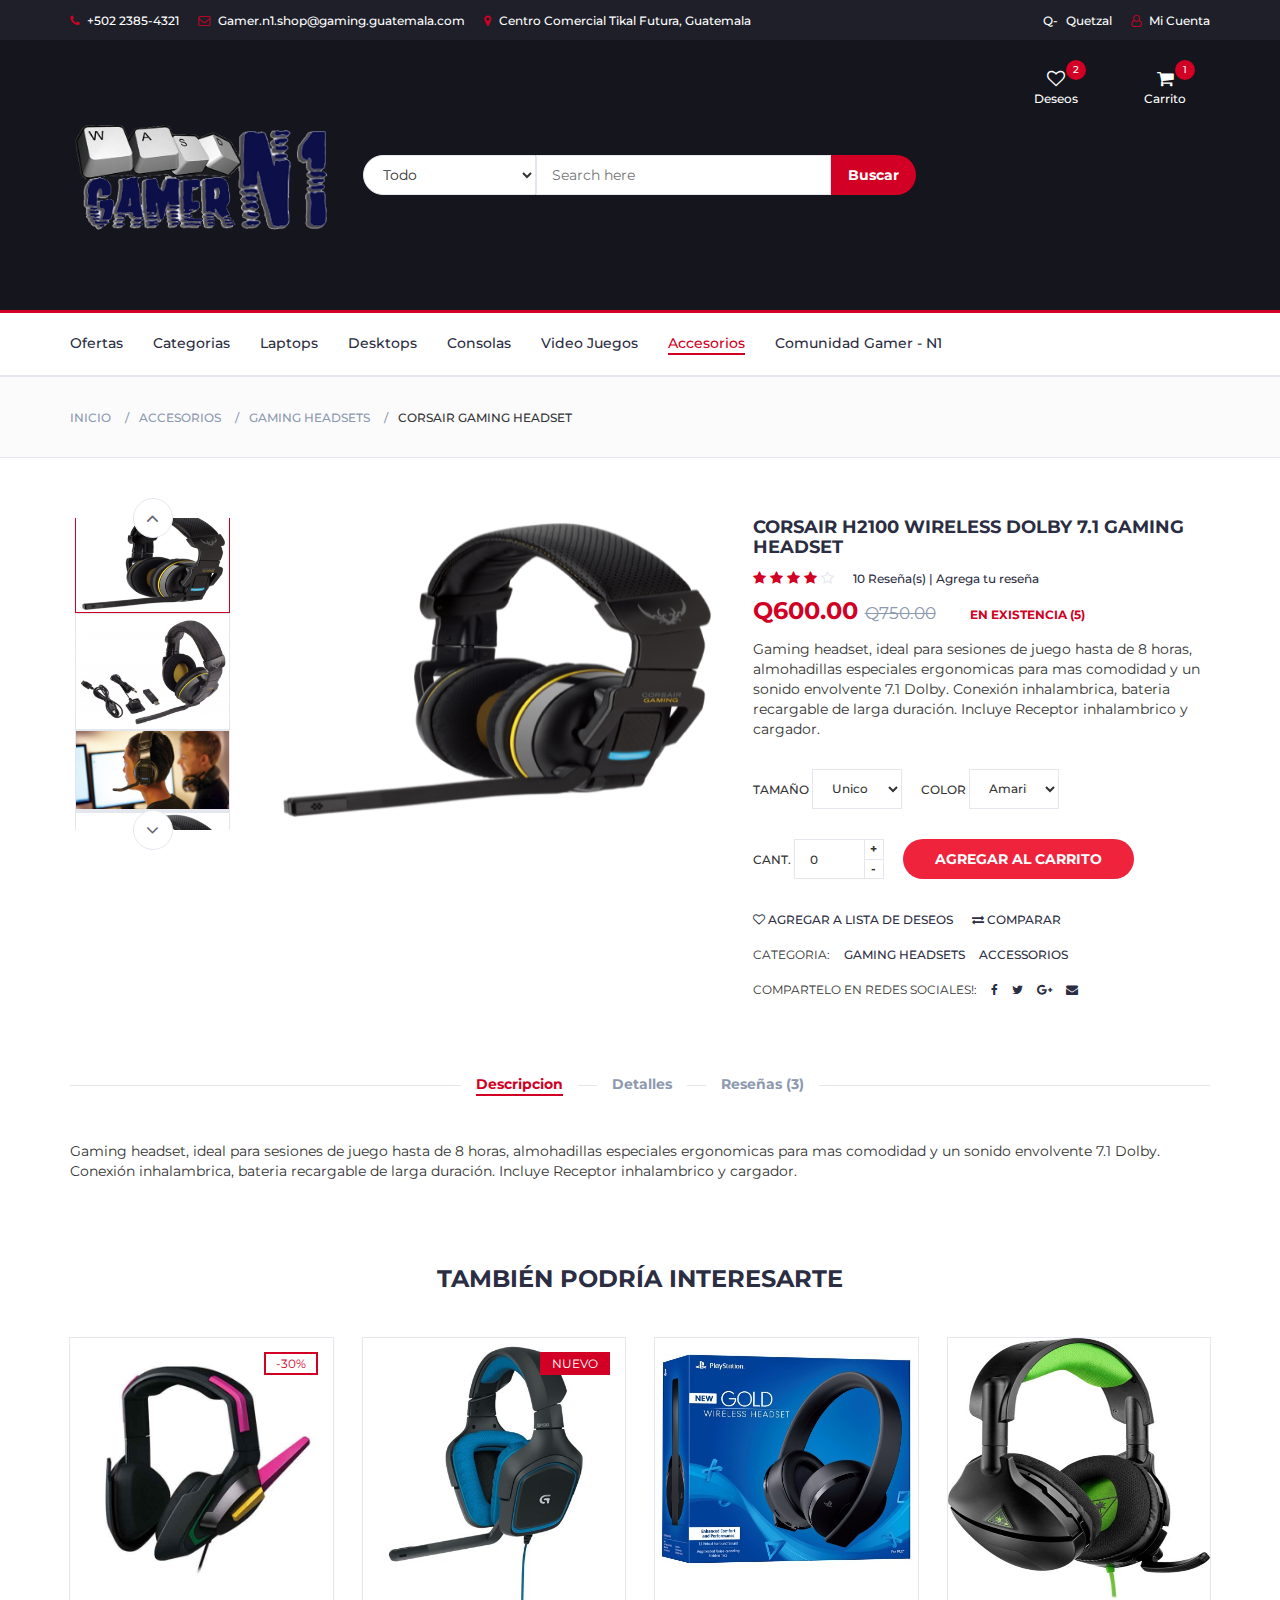
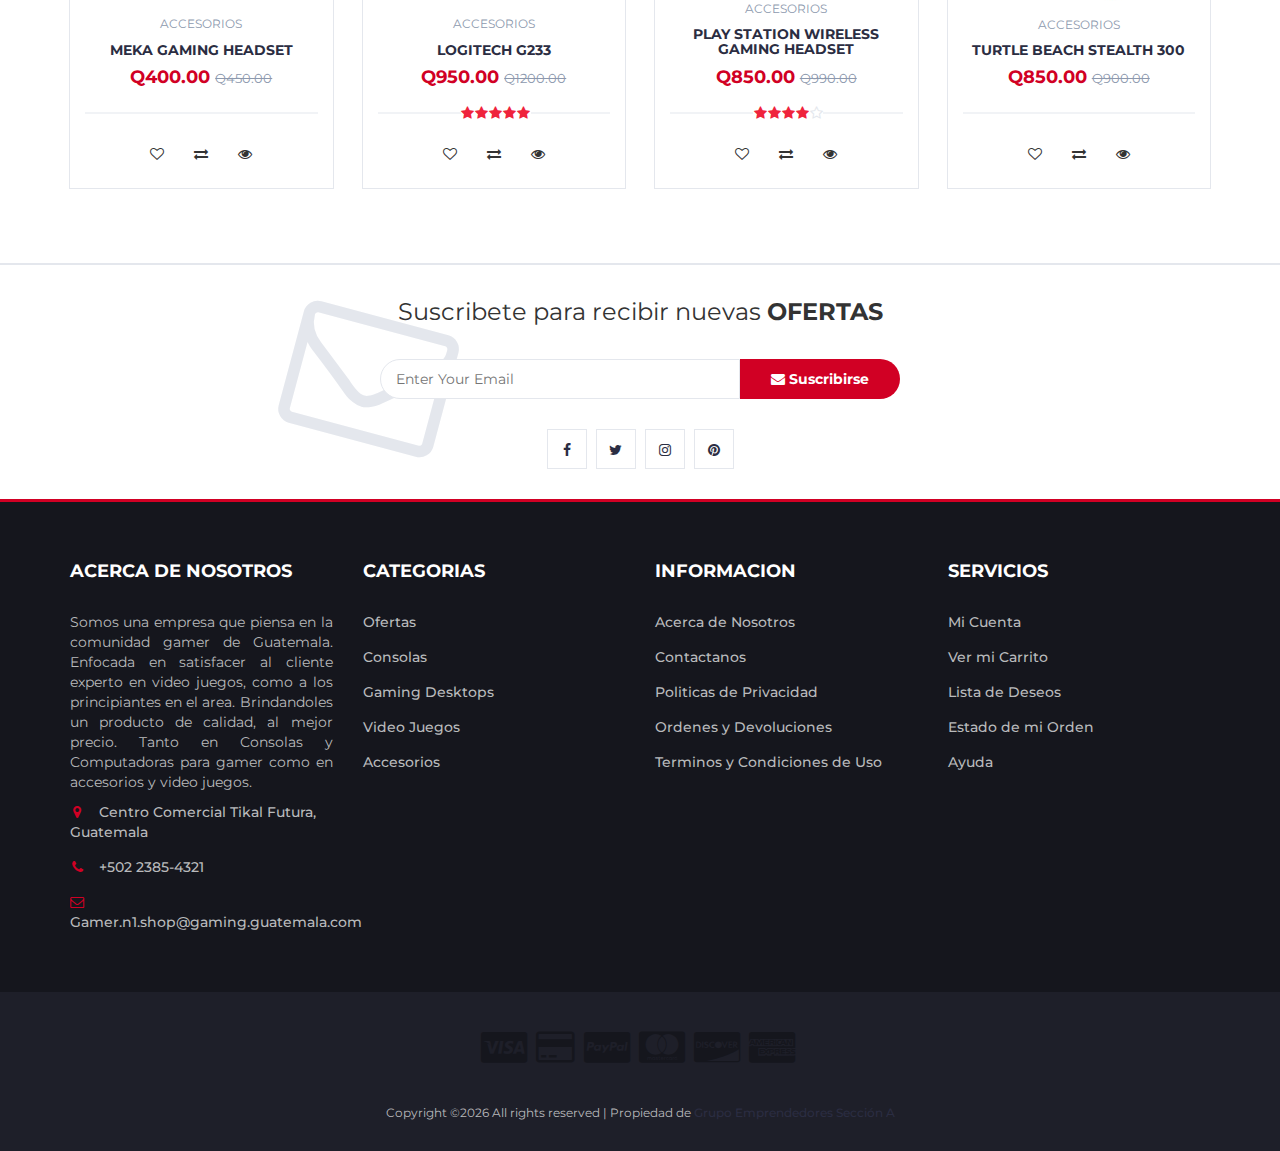
==== commit b12bf44c: "Arreglos en index.html y product.html, agregada vista de Tienda archivo store.html" ====
--- a/product.html
+++ b/product.html
@@ -47,7 +47,7 @@
 						<li><a href="#"><i class="fa fa-map-marker"></i> Centro Comercial Tikal Futura, Guatemala</a></li>
 					</ul>
 					<ul class="header-links pull-right">
-						<li><a href="#"><i class="fa fa-dollar"></i> Quetzal</a></li>
+						<li><a href="#">Q-<i class="Quetzal"></i> Quetzal</a></li>
 						<li><a href="#"><i class="fa fa-user-o"></i> Mi Cuenta</a></li>
 					</ul>
 				</div>
@@ -64,7 +64,7 @@
 						<div class="col-md-3">
 							<div class="header-logo">
 								<a href="#" class="logo">
-									<img src="./img/logo.png" alt="">
+									<img src="./img/Logo6.png" alt="">
 								</a>
 							</div>
 						</div>
@@ -112,21 +112,11 @@
 										<div class="qty">1</div>
 									</a>
 									<div class="cart-dropdown">
-										<div class="cart-list">
-											<div class="product-widget">
-												<div class="product-img">
-													<img src="./img/corsair-headset.png" alt="">
-												</div>
-												<div class="product-body">
-													<h3 class="product-name"><a href="#">CORSAIR GAMING HEADSET</a></h3>
-													<h4 class="product-price"><span class="qty">1x</span>Q600.00</h4>
-												</div>
-												<button class="delete"><i class="fa fa-close"></i></button>
-											</div>											
+										<div class="cart-list">				
 										</div>
 										<div class="cart-summary">
-											<small>1 Item(s) seleccionado</small>
-											<h5>SUBTOTAL: Q600.00</h5>
+											<small>0 Item(s) seleccionado</small>
+											<h5>SUBTOTAL: Q0.00</h5>
 										</div>
 										<div class="cart-btns">
 											<a href="#">Ver Carrito</a>
@@ -164,13 +154,14 @@
 				<div id="responsive-nav">
 					<!-- NAV -->
 					<ul class="main-nav nav navbar-nav">
-						<li><a href="#">Inicio</a></li>
 						<li><a href="#">Ofertas</a></li>
+						<li><a href="#">Categorias</a></li>
+						<li><a href="#">Laptops</a></li>
+						<li><a href="#">Desktops</a></li>
 						<li><a href="#">Consolas</a></li>
-						<li><a href="#">Gaming Desktops</a></li>
-						<li><a href="#">Gaming Laptops</a></li>
 						<li><a href="#">Video Juegos</a></li>
 						<li class="active"><a href="#">Accesorios</a></li>
+						<li><a href="#">Comunidad Gamer - N1 </a></li>
 					</ul>
 					<!-- /NAV -->
 				</div>
@@ -291,7 +282,7 @@
 								<div class="qty-label">
 									Cant.
 									<div class="input-number">
-										<input type="number">
+										<input type="number" value=0>
 										<span class="qty-up">+</span>
 										<span class="qty-down">-</span>
 									</div>
@@ -363,13 +354,13 @@
 										<div class="col-md-3">
 											<div id="rating">
 												<div class="rating-avg">
-													<span>4.5</span>
+													<span> | 4 | </span>
 													<div class="rating-stars">
 														<i class="fa fa-star"></i>
 														<i class="fa fa-star"></i>
 														<i class="fa fa-star"></i>
 														<i class="fa fa-star"></i>
-														<i class="fa fa-star-o"></i>
+														<!--<i class="fa fa-star-o"></i>-->
 													</div>
 												</div>
 												<ul class="rating">
@@ -384,7 +375,7 @@
 														<div class="rating-progress">
 															<div style="width: 80%;"></div>
 														</div>
-														<span class="sum">3</span>
+														<span class="sum">0</span>
 													</li>
 													<li>
 														<div class="rating-stars">
@@ -397,7 +388,7 @@
 														<div class="rating-progress">
 															<div style="width: 60%;"></div>
 														</div>
-														<span class="sum">2</span>
+														<span class="sum">3</span>
 													</li>
 													<li>
 														<div class="rating-stars">
@@ -802,9 +793,7 @@
 								<li><a href="#"><i class="fa fa-cc-amex"></i></a></li>
 							</ul>
 							<span class="copyright">
-								<!-- Link back to Colorlib can't be removed. Template is licensed under CC BY 3.0. -->
-								Copyright &copy;<script>document.write(new Date().getFullYear());</script> All rights reserved | Propiedad de <a href="https://colorlib.com" target="_blank">Grupo Emprendedores Sección A</a>
-							<!-- Link back to Colorlib can't be removed. Template is licensed under CC BY 3.0. -->
+								Copyright &copy;<script>document.write(new Date().getFullYear());</script> All rights reserved | Propiedad de <a> Grupo Emprendedores Sección A</a>
 							</span>
 						</div>
 					</div>
